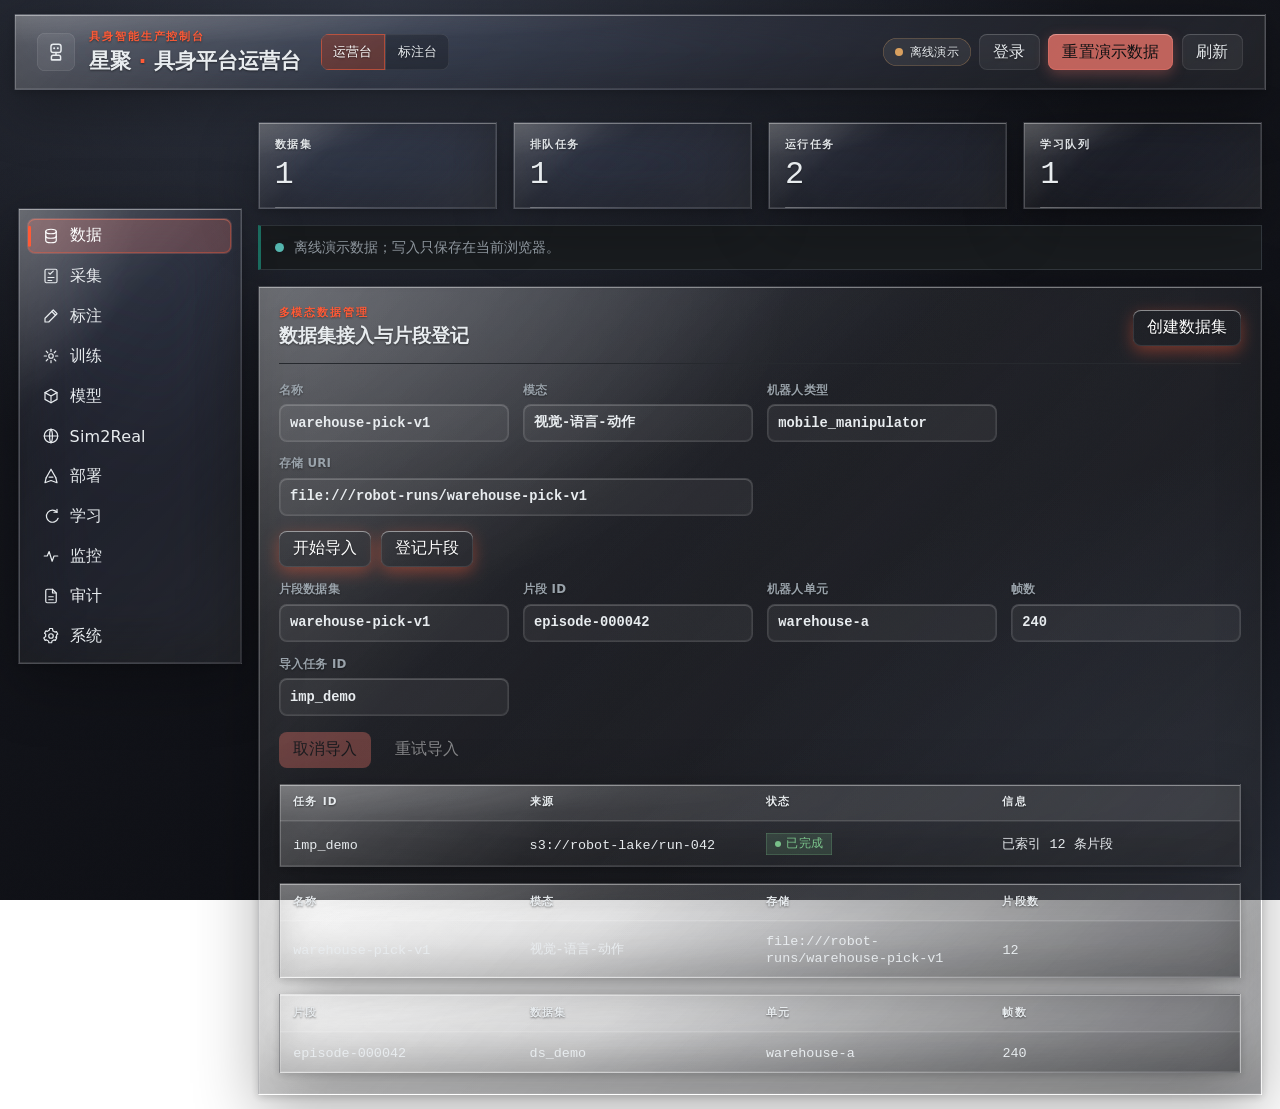
==== apps/embodied-platform/index.html @ e3cb3a78 "chore: checkpoint concurrent in-flight WIP before full glass remediation Preserves uncommitted work " ====
<!DOCTYPE html>
<html lang="zh-CN">
<head>
  <meta charset="UTF-8">
  <meta name="viewport" content="width=device-width, initial-scale=1.0">
  <meta name="theme-color" content="#141619">
  <title>星聚 · 具身平台运营台</title>
  <link rel="manifest" href="assets/manifest.webmanifest">
  <link rel="stylesheet" href="/vendor/fonts/plex.css">
  <link rel="stylesheet" href="assets/embodied-platform.css?v=22">
  <link rel="stylesheet" href="/vendor/glass/tokens.css">
  <link rel="stylesheet" href="/vendor/glass/glass.css">
  <link rel="stylesheet" href="assets/platform-glass.css?v=4">
</head>
<body>
  <div class="glass-backdrop" aria-hidden="true"></div>
  <header class="platform-header glass">
    <div class="header-brand">
      <span class="brand-mark" aria-hidden="true">
        <svg viewBox="0 0 24 24" fill="none" stroke="currentColor" stroke-width="1.6" stroke-linecap="round" stroke-linejoin="round">
          <rect x="6.5" y="3.5" width="11" height="9" rx="2.5"></rect>
          <circle cx="10" cy="8" r="1.1" fill="currentColor" stroke="none"></circle>
          <circle cx="14" cy="8" r="1.1" fill="currentColor" stroke="none"></circle>
          <path d="M12 12.5v3"></path>
          <path d="M7.5 20.5h9"></path>
          <path d="M9 15.5h6a2 2 0 0 1 2 2v3H7v-3a2 2 0 0 1 2-2Z"></path>
        </svg>
      </span>
      <div>
        <p class="eyebrow">具身智能生产控制台</p>
        <h1>星聚 <span class="wordmark-tick" aria-hidden="true">·</span> 具身平台运营台</h1>
      </div>
      <nav class="app-switcher" aria-label="工作区">
        <span aria-current="page">运营台</span>
        <a href="/labeler/?dataset=demo&amp;episode=0">标注台</a>
      </nav>
    </div>
    <div class="header-actions">
      <span id="api-status" class="status-pill" aria-live="polite">启动中</span>
      <div class="login-zone">
        <button type="button" id="login-toggle" class="btn-secondary">登录</button>
        <span id="principal-label" hidden></span>
        <button type="button" id="logout-btn" class="btn-secondary" hidden>退出</button>
        <div id="login-form" role="dialog" aria-label="登录" hidden>
          <label class="login-field">操作者
            <input id="login-actor" type="text" autocomplete="username" value="operator-a">
          </label>
          <label class="login-field">角色
            <select id="login-role">
              <option value="admin">管理员 admin</option>
              <option value="data_manager">数据管理 data_manager</option>
              <option value="annotator">标注员 annotator</option>
              <option value="reviewer">复核员 reviewer</option>
              <option value="ml_engineer">算法工程师 ml_engineer</option>
              <option value="deployment_operator">部署操作员 deployment_operator</option>
              <option value="operator">运营 operator</option>
            </select>
          </label>
          <label class="login-field">通行码
            <input id="login-passcode" type="password" autocomplete="current-password">
          </label>
          <p class="login-hint">登录后将以签名身份解锁在线写入。</p>
          <div class="login-row">
            <button type="button" id="login-submit" class="btn-primary">登录</button>
          </div>
        </div>
      </div>
      <button type="button" data-action="reset-demo" class="btn-danger">重置演示数据</button>
      <button type="button" data-action="refresh-monitoring" class="btn-secondary">刷新</button>
    </div>
  </header>

  <main class="platform-workspace">
    <nav class="module-rail glass" aria-label="具身平台模块">
      <button type="button" data-module="data-management" class="active"><span class="rail-icon" aria-hidden="true"><svg viewBox="0 0 24 24" fill="none" stroke="currentColor" stroke-width="1.6" stroke-linecap="round" stroke-linejoin="round"><ellipse cx="12" cy="6" rx="7" ry="3"></ellipse><path d="M5 6v12c0 1.66 3.13 3 7 3s7-1.34 7-3V6"></path><path d="M5 12c0 1.66 3.13 3 7 3s7-1.34 7-3"></path></svg></span>数据</button>
      <button type="button" data-module="collection"><span class="rail-icon" aria-hidden="true"><svg viewBox="0 0 24 24" fill="none" stroke="currentColor" stroke-width="1.6" stroke-linecap="round" stroke-linejoin="round"><rect x="4" y="3" width="16" height="18" rx="2"></rect><path d="m9 8 1.6 1.6L15 5.5"></path><path d="M8 14h8"></path><path d="M8 18h5"></path></svg></span>采集</button>
      <button type="button" data-module="annotation"><span class="rail-icon" aria-hidden="true"><svg viewBox="0 0 24 24" fill="none" stroke="currentColor" stroke-width="1.6" stroke-linecap="round" stroke-linejoin="round"><path d="m15 4 5 5L9 20H4v-5L15 4Z"></path><path d="m13 6 5 5"></path></svg></span>标注</button>
      <button type="button" data-module="training"><span class="rail-icon" aria-hidden="true"><svg viewBox="0 0 24 24" fill="none" stroke="currentColor" stroke-width="1.6" stroke-linecap="round" stroke-linejoin="round"><circle cx="12" cy="12" r="3"></circle><path d="M12 3v3M12 18v3M3 12h3M18 12h3M5.6 5.6l2.1 2.1M16.3 16.3l2.1 2.1M5.6 18.4l2.1-2.1M16.3 7.7l2.1-2.1"></path></svg></span>训练</button>
      <button type="button" data-module="models"><span class="rail-icon" aria-hidden="true"><svg viewBox="0 0 24 24" fill="none" stroke="currentColor" stroke-width="1.6" stroke-linecap="round" stroke-linejoin="round"><path d="m12 3 8 4.5v9L12 21l-8-4.5v-9L12 3Z"></path><path d="m4 7.5 8 4.5 8-4.5M12 12v9"></path></svg></span>模型</button>
      <button type="button" data-module="simulation"><span class="rail-icon" aria-hidden="true"><svg viewBox="0 0 24 24" fill="none" stroke="currentColor" stroke-width="1.6" stroke-linecap="round" stroke-linejoin="round"><circle cx="12" cy="12" r="9"></circle><path d="M3 12h18M12 3c2.5 2.6 2.5 15.4 0 18M12 3c-2.5 2.6-2.5 15.4 0 18"></path></svg></span>Sim2Real</button>
      <button type="button" data-module="deployment"><span class="rail-icon" aria-hidden="true"><svg viewBox="0 0 24 24" fill="none" stroke="currentColor" stroke-width="1.6" stroke-linecap="round" stroke-linejoin="round"><path d="M5.5 14.5 12 3l6.5 11.5"></path><path d="M5.5 14.5 4 21l8-3 8 3-1.5-6.5"></path><path d="m9.5 13.5 5 0"></path></svg></span>部署</button>
      <button type="button" data-module="learning"><span class="rail-icon" aria-hidden="true"><svg viewBox="0 0 24 24" fill="none" stroke="currentColor" stroke-width="1.6" stroke-linecap="round" stroke-linejoin="round"><path d="M20 7a8 8 0 1 0 1.5 8"></path><path d="M20 3v4h-4"></path></svg></span>学习</button>
      <button type="button" data-module="monitoring"><span class="rail-icon" aria-hidden="true"><svg viewBox="0 0 24 24" fill="none" stroke="currentColor" stroke-width="1.6" stroke-linecap="round" stroke-linejoin="round"><path d="M3 12h4l2.5-6 4 13 2.5-7H21"></path></svg></span>监控</button>
      <button type="button" data-module="audit"><span class="rail-icon" aria-hidden="true"><svg viewBox="0 0 24 24" fill="none" stroke="currentColor" stroke-width="1.6" stroke-linecap="round" stroke-linejoin="round"><path d="M14 3H7a2 2 0 0 0-2 2v14a2 2 0 0 0 2 2h10a2 2 0 0 0 2-2V8l-5-5Z"></path><path d="M14 3v5h5M9 13h6M9 17h6"></path></svg></span>审计</button>
      <button type="button" data-module="system"><span class="rail-icon" aria-hidden="true"><svg viewBox="0 0 24 24" fill="none" stroke="currentColor" stroke-width="1.6" stroke-linecap="round" stroke-linejoin="round"><circle cx="12" cy="12" r="3"></circle><path d="M19.4 13.5a7.6 7.6 0 0 0 0-3l1.6-1.2-1.8-3.1-1.9.7a7.5 7.5 0 0 0-2.6-1.5L13.9 2h-3.8l-.4 2.4a7.5 7.5 0 0 0-2.6 1.5l-1.9-.7-1.8 3.1 1.6 1.2a7.6 7.6 0 0 0 0 3L2.4 14.7l1.8 3.1 1.9-.7a7.5 7.5 0 0 0 2.6 1.5l.4 2.4h3.8l.4-2.4a7.5 7.5 0 0 0 2.6-1.5l1.9.7 1.8-3.1-1.6-1.2Z"></path></svg></span>系统</button>
    </nav>

    <section class="summary-grid" aria-label="平台概览">
      <article class="glass">
        <span>数据集</span>
        <strong id="metric-datasets">0</strong>
      </article>
      <article class="glass">
        <span>排队任务</span>
        <strong id="metric-queued">0</strong>
      </article>
      <article class="glass">
        <span>运行任务</span>
        <strong id="metric-running">0</strong>
      </article>
      <article class="glass">
        <span>学习队列</span>
        <strong id="metric-learning">0</strong>
      </article>
    </section>

    <section id="mode-banner" class="mode-banner glass" role="status" aria-live="polite" hidden></section>

    <section id="data-management-panel" class="module-panel active glass" data-module="data-management">
      <div class="panel-head">
        <div>
          <p class="eyebrow">多模态数据管理</p>
          <h2>数据集接入与片段登记</h2>
        </div>
        <button type="button" data-action="create-dataset" class="btn-primary">创建数据集</button>
      </div>
      <div class="form-grid">
        <label>名称<input id="dataset-name" value="warehouse-pick-v1"></label>
        <label>模态<select id="dataset-modality"><option value="vision_language_action">视觉-语言-动作</option><option value="multimodal">多模态</option><option value="vision">视觉</option><option value="action">动作</option></select></label>
        <label>机器人类型<input id="dataset-robot" value="mobile_manipulator"></label>
        <label class="wide-field">存储 URI<input id="dataset-uri" value="file:///robot-runs/warehouse-pick-v1"></label>
      </div>
      <div class="action-row">
        <button type="button" data-action="start-import" class="btn-primary">开始导入</button>
        <button type="button" data-action="create-episode" class="btn-primary">登记片段</button>
      </div>
      <div class="form-grid">
        <label>片段数据集<input id="episode-dataset" value="warehouse-pick-v1"></label>
        <label>片段 ID<input id="episode-id" value="episode-000042"></label>
        <label>机器人单元<input id="episode-cell" value="warehouse-a"></label>
        <label>帧数<input id="episode-frames" type="number" min="1" max="1000000" step="1" value="240"></label>
      </div>
      <div class="form-grid">
        <label>导入任务 ID<input id="import-job-id" value=""></label>
      </div>
      <div class="action-row">
        <button type="button" data-action="cancel-import" class="btn-danger">取消导入</button>
        <button type="button" data-action="retry-import" class="btn-primary">重试导入</button>
      </div>
      <div id="imports-list" class="data-table"></div>
      <div id="datasets-list" class="data-table"></div>
      <div id="episodes-list" class="data-table"></div>
    </section>

    <section id="collection-panel" class="module-panel glass" data-module="collection">
      <div class="panel-head">
        <div>
          <p class="eyebrow">第一人称采集流程</p>
          <h2>试采任务进度与复核</h2>
        </div>
        <button type="button" data-action="create-collection-run" class="btn-primary">创建试采批次</button>
      </div>
      <div class="form-grid">
        <label>流程<select id="collection-profile"><option value="first_person_trial_v1">第一人称试采流程</option></select></label>
        <label>采集对象<input id="collection-subject" value="operator-a"></label>
        <label>负责人<input id="collection-assignee" value="operator-a"></label>
        <label>批次 ID<input id="collection-run-id" value="crun_demo_first_person"></label>
        <label class="wide-field">结束原因<input id="collection-finish-reason" value="" placeholder="可选，最多 500 字"></label>
      </div>
      <div class="action-row">
        <button type="button" data-action="complete-collection-run" class="btn-primary">完成批次</button>
        <button type="button" data-action="fail-collection-run" class="btn-danger">标记失败</button>
      </div>
      <div id="collection-summary" class="collection-summary" aria-label="采集概览"></div>
      <div class="form-grid">
        <label>任务<select id="collection-task"><option value="task_01">task_01 · 笔帽拔下后插到笔杆尾端</option></select></label>
        <label>录制次数<input id="collection-attempt-index" type="number" min="1" max="8" step="1" value="2"></label>
        <label>状态<select id="collection-attempt-status"><option value="uploaded">已上传</option><option value="recorded">已录制</option><option value="deleted">已删除</option></select></label>
        <label class="wide-field">视频 URI<input id="collection-video-uri" value="file:///demo/first-person/task-01-attempt-02.mp4"></label>
        <label class="wide-field">口述文本<input id="collection-transcript" value="操作开始。操作结束，任务成功。"></label>
      </div>
      <div class="action-row">
        <button type="button" data-action="register-collection-attempt" class="btn-primary">登记视频</button>
      </div>
      <div class="form-grid">
        <label>复核视频 ID<input id="collection-review-attempt" value="cat_demo_task_01_001"></label>
        <label>结论<select id="collection-review-decision"><option value="accept">通过</option><option value="reject">拒绝</option><option value="needs_rework">返工</option></select></label>
        <label class="wide-field">问题代码<input id="collection-review-issues" value="" placeholder="missing_required_speech, gripper_out_of_frame"></label>
        <label class="wide-field">复核备注<input id="collection-review-notes" value=""></label>
      </div>
      <div class="action-row">
        <button type="button" data-action="review-collection-attempt" class="btn-primary">保存复核</button>
      </div>
      <div id="collection-task-matrix" class="data-table"></div>
      <div id="collection-attempt-list" class="data-table"></div>
    </section>

    <section id="annotation-panel" class="module-panel glass" data-module="annotation">
      <div class="panel-head">
        <div>
          <p class="eyebrow">智能标注平台</p>
          <h2>片段任务保存与复核队列</h2>
        </div>
        <div class="action-row">
          <a id="open-temporal-labeler" href="/labeler/?dataset=demo&amp;episode=0" class="btn-secondary">打开完整时间段标注器</a>
          <button type="button" data-action="save-annotation" class="btn-primary">保存标注</button>
        </div>
      </div>
      <div class="form-grid">
        <label>数据集 ID<input id="annotation-dataset" value="warehouse-pick-v1"></label>
        <label>片段 ID<input id="annotation-episode" value="episode-000042"></label>
        <label>负责人<input id="annotation-assignee" value="operator-a"></label>
        <label>状态<select id="annotation-status"><option value="review">待复核</option><option value="open">待处理</option><option value="accepted">已通过</option><option value="rework">返工</option></select></label>
        <label>标注任务 ID<input id="annotation-task-id" value=""></label>
      </div>
      <div class="action-row">
        <button type="button" data-action="submit-annotation-review" class="btn-primary">提交复核</button>
        <button type="button" data-action="accept-annotation" class="btn-primary">通过</button>
        <button type="button" data-action="rework-annotation" class="btn-secondary">退回返工</button>
        <button type="button" data-action="resubmit-annotation" class="btn-primary">重新提交</button>
        <span id="annotation-task-status" aria-live="polite"></span>
      </div>
      <div id="annotation-list" class="data-table"></div>
    </section>

    <section id="training-panel" class="module-panel glass" data-module="training">
      <div class="panel-head">
        <div>
          <p class="eyebrow">模型训练与优化</p>
          <h2>策略微调任务</h2>
        </div>
        <button type="button" data-action="start-training" class="btn-primary">启动训练</button>
      </div>
      <div class="form-grid">
        <label>任务名称<input id="training-name" value="rt-policy-smoke"></label>
        <label>数据集 ID<input id="training-dataset" value="warehouse-pick-v1"></label>
        <label>基础模型<input id="training-base" value="rt-2-x"></label>
        <label>优化方式<select id="training-optimizer"><option value="lora">LoRA</option><option value="qlora">QLoRA</option><option value="distillation">蒸馏</option><option value="full">全量训练</option></select></label>
      </div>
      <div id="training-list" class="data-table"></div>
    </section>

    <section id="models-panel" class="module-panel glass" data-module="models">
      <div class="panel-head">
        <div>
          <p class="eyebrow">模型版本管理</p>
          <h2>模型仓库与当前发布版本</h2>
        </div>
        <button type="button" data-action="activate-model" class="btn-primary">激活模型</button>
      </div>
      <div class="form-grid">
        <label>名称<input id="model-name" value="mobile-policy"></label>
        <label>版本<input id="model-version" value="1.1.0"></label>
        <label class="wide-field">产物 URI<input id="model-uri" value="models://mobile-policy/1.1.0"></label>
      </div>
      <div id="models-list" class="data-table"></div>
    </section>

    <section id="simulation-panel" class="module-panel glass" data-module="simulation">
      <div class="panel-head">
        <div>
          <p class="eyebrow">仿真与虚实转换</p>
          <h2>场景验证任务</h2>
        </div>
        <button type="button" data-action="start-simulation" class="btn-primary">运行仿真</button>
      </div>
      <div class="form-grid">
        <label>场景<input id="simulation-scenario" value="bin-pick-distractors"></label>
        <label>模型 ID<input id="simulation-model" value="demo-model"></label>
        <label>仿真器<select id="simulation-simulator"><option value="isaac">Isaac</option><option value="mujoco">MuJoCo</option><option value="gazebo">Gazebo</option><option value="maniskill">ManiSkill</option></select></label>
        <label>指标<input id="simulation-metric" value="grasp transfer gap"></label>
      </div>
      <div id="simulation-list" class="data-table"></div>
    </section>

    <section id="deployment-panel" class="module-panel glass" data-module="deployment">
      <div class="panel-head">
        <div>
          <p class="eyebrow">边缘推理部署</p>
          <h2>机器人目标发布队列</h2>
        </div>
        <button type="button" data-action="create-deployment" class="btn-primary">创建部署</button>
      </div>
      <div class="form-grid">
        <label>模型 ID<input id="deployment-model" value="demo-model"></label>
        <label>目标硬件<input id="deployment-target" value="jetson-orin"></label>
        <label>环境<input id="deployment-env" value="warehouse-a"></label>
      </div>
      <div id="deployment-list" class="data-table"></div>
    </section>

    <section id="learning-panel" class="module-panel glass" data-module="learning">
      <div class="panel-head">
        <div>
          <p class="eyebrow">在线微调与学习</p>
          <h2>困难样本回流队列</h2>
        </div>
        <button type="button" data-action="enqueue-learning" class="btn-primary">加入学习队列</button>
      </div>
      <div class="form-grid">
        <label>片段 ID<input id="learning-episode" value="episode-000042"></label>
        <label>原因<input id="learning-reason" value="滑移恢复失败"></label>
        <label>优先级<select id="learning-priority"><option value="high">高</option><option value="normal">普通</option><option value="urgent">紧急</option><option value="low">低</option></select></label>
      </div>
      <div id="learning-list" class="data-table"></div>
    </section>

    <section id="monitoring-panel" class="module-panel glass" data-module="monitoring">
      <div class="panel-head">
        <div>
          <p class="eyebrow">可视化监控看板</p>
          <h2>运行健康与吞吐</h2>
        </div>
        <button type="button" data-action="refresh-monitoring" class="btn-secondary">刷新监控</button>
      </div>
      <div id="monitoring-board" class="mon-board" aria-label="监控指标看板"></div>
      <div id="monitoring-list" class="data-table"></div>
    </section>

    <section id="audit-panel" class="module-panel glass" data-module="audit">
      <div class="panel-head">
        <div>
          <p class="eyebrow">日志与审计</p>
          <h2>操作记录与变更轨迹</h2>
        </div>
        <button type="button" data-action="write-audit" class="btn-primary">写入审计事件</button>
      </div>
      <div class="form-grid">
        <label>动作<input id="audit-action" value="operator.note"></label>
        <label>资源<input id="audit-resource" value="runbook"></label>
        <label>详情<input id="audit-detail" value="交接已确认"></label>
      </div>
      <div id="audit-list" class="data-table"></div>
    </section>

    <section id="system-panel" class="module-panel glass" data-module="system">
      <div class="panel-head">
        <div>
          <p class="eyebrow">系统管理</p>
          <h2>离线兜底与治理设置</h2>
        </div>
        <button type="button" data-action="save-settings" class="btn-primary">保存设置</button>
      </div>
      <div class="form-grid">
        <label>保留天数<input id="settings-retention" type="number" value="30" min="1" max="3650" step="1"></label>
        <label>机器人集群<input id="settings-fleet" value="warehouse-fleet-a"></label>
        <label>离线模式<select id="settings-offline"><option value="true">启用</option><option value="false">停用</option></select></label>
        <label>边缘审批<select id="settings-approval"><option value="true">必须审批</option><option value="false">可选审批</option></select></label>
      </div>
      <div id="system-list" class="data-table"></div>
    </section>
  </main>

  <script src="assets/embodied-platform.js?v=21"></script>
  <script src="/vendor/glass/refract.js?v=2"></script>
</body>
</html>
---- apps/embodied-platform/assets/embodied-platform.css ----
/* ===========================================================================
   星聚 · 具身平台运营台 — XINGJU teal + white instrument-console design system
   Plain CSS, no build step. Fonts loaded via Google Fonts <link> in index.html:
     IBM Plex Sans SC  -> UI / body / CJK
     IBM Plex Mono     -> data / metrics / IDs / timestamps (tabular numerals)
                          + Latin display accents (eyebrows, units)
   =========================================================================== */

/* [hidden] must always win — several layout rules (display:flex/grid) would
   otherwise defeat the UA's display:none. */
[hidden] { display: none !important; }

:root {
  /* surfaces & elevation — ONE dark instrument ground (spec §7 amendment);
     values are the labeler chassis canon */
  --bg: #141619;
  --surface: #1a1d20;
  --surface-2: #16191c;
  --surface-3: #101214;
  /* edges — hairline-first elevation (spec §2, dark-ground values);
     --hairline* kept as aliases */
  --edge: #26292e;
  --edge-strong: #343a40;
  --hairline: var(--edge);
  --hairline-strong: var(--edge-strong);
  --overlay-shadow: 0 12px 32px rgba(22, 32, 31, 0.16); /* floating layers ONLY */
  /* ink */
  --ink: #e8ecef;
  --ink-muted: #9aa3ab;
  --ink-faint: #6a7178;
  /* brand on dark: fills stay the luminous teal (white ink);
     --brand-lum carries focus rings / links / luminous accents */
  --brand: #1f7a6b;
  --brand-lum: #5ec8c0;
  /* signal coral, sparingly (active rail indicator, wordmark tick);
     never for status */
  --accent: #ff5a36;
  /* semantic status telemetry palette — §7 dark values */
  --st-neutral: #8a94a3;
  --st-info: #6fb3c9;
  --st-ok: #7ec98f;
  --st-warn: #d9a05f;
  --st-danger: #e8746a;
  /* type stacks */
  --font-ui: "IBM Plex Sans SC", ui-sans-serif, system-ui, -apple-system, BlinkMacSystemFont, "Segoe UI", sans-serif;
  --font-mono: "IBM Plex Mono", ui-monospace, "SFMono-Regular", "Cascadia Code", Menlo, Consolas, monospace;
  --font-accent: "IBM Plex Mono", "IBM Plex Sans SC", var(--font-ui);
  /* corners — one 3-step radius scale (spec §1): controls rounded, surfaces tile square */
  --r-1: 4px;
  --r-2: 8px;
  --r-full: 999px;
  /* motion — tokenized (spec §3): one decelerate curve everywhere */
  --motion-fast: 120ms;
  --motion-base: 180ms;
  --ease: cubic-bezier(0.2, 0, 0, 1);
}

* {
  box-sizing: border-box;
}

body {
  margin: 0;
  min-height: 100vh;
  background-color: var(--bg);
  /* subtle atmosphere: hairline grid + fine scanline grain — re-derived for the
     dark ground (faint ink-on-dark, like the labeler chassis); no radial gradients */
  background-image:
    repeating-linear-gradient(0deg, rgba(232, 236, 239, 0.012) 0, rgba(232, 236, 239, 0.012) 1px, transparent 1px, transparent 3px),
    repeating-linear-gradient(90deg, rgba(232, 236, 239, 0.02) 0, rgba(232, 236, 239, 0.02) 1px, transparent 1px, transparent 64px),
    repeating-linear-gradient(0deg, rgba(232, 236, 239, 0.02) 0, rgba(232, 236, 239, 0.02) 1px, transparent 1px, transparent 64px);
  color: var(--ink);
  font-family: var(--font-ui);
  font-weight: 400;
  -webkit-font-smoothing: antialiased;
}

button,
input,
select {
  font: inherit;
  font-family: var(--font-ui);
}

/* ---------------------------------------------------------------------------
   Buttons — one anatomy, intents (.btn-primary / .btn-secondary / .btn-danger /
   .btn-ghost). Spec §4: 36px height, 0 14px padding, --r-2, weight 500, 8px
   icon-text gap; hover = ground-tint shift; active = 0.5px sink + 6% darker;
   focus ring via the shared :focus-visible rule. Class selectors carry the
   anatomy too so anchor-buttons (e.g. the labeler link) match real buttons.
   --------------------------------------------------------------------------- */
button,
.btn-primary,
.btn-secondary,
.btn-danger,
.btn-ghost {
  display: inline-flex;
  align-items: center;
  justify-content: center;
  gap: 8px;
  height: 36px;
  padding: 0 14px;
  border: 1px solid var(--edge-strong);
  border-radius: var(--r-2);
  background: var(--surface-2);
  color: var(--ink);
  font-weight: 500;
  letter-spacing: 0.01em;
  text-decoration: none;
  cursor: pointer;
  transition:
    background-color var(--motion-fast) var(--ease),
    border-color var(--motion-fast) var(--ease),
    color var(--motion-fast) var(--ease);
}

/* hover = ground-tint shift; on the dark ground that means brighten, not sink */
button:hover {
  background: color-mix(in srgb, #ffffff 7%, var(--surface-2));
}

button:active:not(:disabled),
a[class^="btn-"]:active {
  transform: translateY(0.5px);
  filter: brightness(0.94);
}

/* Primary — brand fill, white ink (创建/保存/启动 class of actions) */
.btn-primary {
  background: var(--brand);
  border-color: var(--brand);
  color: #ffffff;
}

/* hover lightens the fill in place — --brand-lum (#5ec8c0) is too pale to
   carry white ink on the dark ground */
.btn-primary:hover {
  background: color-mix(in srgb, var(--brand) 86%, #ffffff);
  border-color: color-mix(in srgb, var(--brand) 86%, #ffffff);
  color: #ffffff;
}

/* Secondary — transparent, hairline outline, ink text (刷新/重试/cancel class) */
.btn-secondary {
  background: transparent;
  border-color: var(--edge-strong);
  color: var(--ink);
}

.btn-secondary:hover {
  background: rgba(255, 255, 255, 0.06);
  border-color: var(--edge-strong);
  color: var(--ink);
}

/* Danger — filled --st-danger (destructive: 重置演示数据).
   The dark-ground danger (#e8746a) is a pale fill: white ink fails contrast
   (≈2.9:1), so it takes dark ink (≈6.3:1) — same law as the labeler's
   --ds-ink-on-brand for pale fills. */
.btn-danger {
  background: var(--st-danger);
  border-color: var(--st-danger);
  color: #101214;
}

.btn-danger:hover {
  background: color-mix(in srgb, var(--st-danger) 90%, var(--ink));
  border-color: color-mix(in srgb, var(--st-danger) 90%, var(--ink));
  color: #101214;
}

/* Ghost — borderless, tint on hover (icon / rail-adjacent buttons) */
.btn-ghost {
  background: transparent;
  border-color: transparent;
  color: var(--ink-muted);
}

.btn-ghost:hover {
  background: rgba(255, 255, 255, 0.06);
  border-color: transparent;
  color: var(--ink);
}

button:focus-visible,
input:focus-visible,
select:focus-visible,
[tabindex]:focus-visible,
a[class^="btn-"]:focus-visible {
  outline: 2px solid var(--brand-lum);
  outline-offset: 2px;
}

button:disabled,
input:disabled,
select:disabled {
  cursor: not-allowed;
  pointer-events: none;
  opacity: 0.45;
  box-shadow: none;
}

/* ---------------------------------------------------------------------------
   Header
   --------------------------------------------------------------------------- */
.platform-header {
  box-sizing: border-box;
  width: calc(100% - clamp(1rem, 2.2vw, 2.2rem));
  max-width: 1464px;
  margin: clamp(0.55rem, 1.2vw, 0.9rem) auto clamp(0.55rem, 1.2vw, 0.9rem);
  display: flex;
  align-items: center;
  justify-content: space-between;
  gap: 1rem;
  padding: 0.9rem 1.4rem;
  background: linear-gradient(180deg, var(--surface) 0%, var(--surface-2) 100%);
  border-bottom: 1px solid var(--edge);
  position: sticky;
  top: 0;
  z-index: 20;
}

.header-brand {
  display: flex;
  align-items: center;
  gap: 0.85rem;
  min-width: 0;
}

.brand-mark {
  flex: none;
  width: 38px;
  height: 38px;
  display: grid;
  place-items: center;
  color: var(--brand-lum);
  border: 1px solid var(--edge-strong);
  border-radius: var(--r-2);
  background: var(--surface-2);
}

.brand-mark svg {
  width: 22px;
  height: 22px;
  display: block;
}

.platform-header h1,
.module-panel h2 {
  margin: 0;
  letter-spacing: 0;
}

.platform-header h1 {
  font-size: 1.32rem;
  font-weight: 600;
  color: var(--ink);
}

/* wordmark tick — the only other place --accent may appear (never status) */
.platform-header h1 .wordmark-tick {
  color: var(--accent);
}

/* ---------------------------------------------------------------------------
   App switcher — 运营台 | 标注台 (spec §7: one construction on both surfaces)
   --------------------------------------------------------------------------- */
.app-switcher {
  flex: none;
  display: inline-flex;
  align-items: stretch;
  height: 36px;
  margin-left: 0.4rem;
  border: 1px solid var(--edge-strong);
  border-radius: var(--r-2);
  overflow: hidden;
}

.app-switcher > a,
.app-switcher > span {
  display: inline-flex;
  align-items: center;
  padding: 0 12px;
  color: var(--ink-muted);
  font-size: 0.82rem;
  font-weight: 500;
  letter-spacing: 0.02em;
  white-space: nowrap;
  text-decoration: none;
  transition:
    background-color var(--motion-fast) var(--ease),
    color var(--motion-fast) var(--ease);
}

.app-switcher > * + * {
  border-left: 1px solid var(--edge);
}

.app-switcher [aria-current="page"] {
  background: var(--surface-3);
  color: var(--ink);
}

.app-switcher a:hover {
  color: var(--ink);
}

/* ring sits inset — the container's overflow:hidden would clip an offset ring */
.app-switcher a:focus-visible {
  outline: 2px solid var(--brand-lum);
  outline-offset: -2px;
}

.eyebrow {
  margin: 0 0 0.18rem;
  color: var(--brand-lum);
  font-family: var(--font-accent);
  font-size: 0.66rem;
  font-weight: 600;
  text-transform: uppercase;
  letter-spacing: 0.18em;
}

.header-actions {
  display: flex;
  align-items: center;
  gap: 0.55rem;
  flex-wrap: wrap;
  justify-content: flex-end;
}

/* ---------------------------------------------------------------------------
   Status pill (#api-status) — telemetry indicator (dot + label)
   --------------------------------------------------------------------------- */
.status-pill {
  display: inline-flex;
  align-items: center;
  gap: 0.45rem;
  border: 1px solid var(--edge-strong);
  border-radius: var(--r-full);
  padding: 0.34rem 0.72rem;
  background: var(--surface-2);
  color: var(--ink-muted);
  font-family: var(--font-mono);
  font-size: 0.78rem;
  font-weight: 500;
  letter-spacing: 0.02em;
  white-space: nowrap;
}

.status-pill::before {
  content: "";
  width: 8px;
  height: 8px;
  border-radius: 50%;
  background: var(--ink-faint);
  flex: none;
}

.status-pill.live {
  color: var(--st-ok);
  border-color: color-mix(in srgb, var(--st-ok) 40%, transparent);
}

.status-pill.live::before {
  background: var(--st-ok);
  animation: pulse-dot 2.4s var(--ease) infinite;
}

.status-pill.offline {
  color: var(--st-warn);
  border-color: color-mix(in srgb, var(--st-warn) 40%, transparent);
}

.status-pill.offline::before {
  background: var(--st-warn);
}

/* ---------------------------------------------------------------------------
   Login control + signed-in principal (ids wired by behavior stream)
   --------------------------------------------------------------------------- */
.login-zone {
  position: relative;
  display: flex;
  align-items: center;
  gap: 0.55rem;
}

#principal-label {
  display: inline-flex;
  align-items: center;
  gap: 0.4rem;
  padding: 0.3rem 0.6rem;
  border: 1px solid var(--edge-strong);
  border-radius: var(--r-full);
  background: var(--surface-2);
  color: var(--ink);
  font-family: var(--font-mono);
  font-size: 0.78rem;
  letter-spacing: 0.01em;
  white-space: nowrap;
}

#principal-label::before {
  content: "";
  width: 7px;
  height: 7px;
  border-radius: 50%;
  background: var(--brand-lum);
  flex: none;
}

#principal-label[hidden],
#login-form[hidden],
#logout-btn[hidden],
#login-toggle[hidden] {
  display: none;
}

#login-form {
  position: absolute;
  top: calc(100% + 0.55rem);
  right: 0;
  z-index: 40;
  display: grid;
  gap: 0.6rem;
  width: min(20rem, 88vw);
  padding: 0.95rem;
  background: var(--surface);
  border: 1px solid var(--edge-strong);
  border-radius: var(--r-2);
  box-shadow: var(--overlay-shadow);
}

#login-form .login-field {
  display: grid;
  gap: 0.28rem;
  color: var(--ink-muted);
  font-size: 0.74rem;
  font-weight: 600;
  letter-spacing: 0.02em;
}

#login-form .login-row {
  display: flex;
  gap: 0.5rem;
  justify-content: flex-end;
  margin-top: 0.15rem;
}

#login-form .login-hint {
  margin: 0;
  color: var(--ink-faint);
  font-size: 0.72rem;
  line-height: 1.4;
}

/* ---------------------------------------------------------------------------
   Mode banner (#mode-banner)
   --------------------------------------------------------------------------- */
.mode-banner {
  grid-column: 2;
  display: flex;
  align-items: center;
  gap: 0.6rem;
  border: 1px solid var(--edge-strong);
  border-left: 3px solid var(--ink-faint);
  padding: 0.7rem 0.9rem;
  background: var(--surface);
  color: var(--ink);
  font-size: 0.88rem;
  font-weight: 500;
  line-height: 1.45;
}

.mode-banner::before {
  content: "";
  flex: none;
  width: 9px;
  height: 9px;
  border-radius: 50%;
  background: var(--ink-faint);
}

.mode-banner.warning {
  border-left-color: var(--st-warn);
  color: var(--st-warn);
}

.mode-banner.warning::before {
  background: var(--st-warn);
}

.mode-banner.offline {
  border-left-color: var(--brand);
  color: var(--ink-muted);
}

.mode-banner.offline::before {
  background: var(--brand-lum);
}

.mode-banner.loading {
  border-left-color: var(--st-info);
  color: var(--ink-muted);
}

.mode-banner.loading::before {
  background: var(--st-info);
}

/* ---------------------------------------------------------------------------
   Workspace shell
   --------------------------------------------------------------------------- */
.platform-workspace {
  display: grid;
  grid-template-columns: 14rem minmax(0, 1fr);
  grid-template-rows: auto auto 1fr;
  gap: 1rem;
  padding: 1.1rem;
  max-width: 1500px;
  margin: 0 auto;
}

/* ---------------------------------------------------------------------------
   Module rail
   --------------------------------------------------------------------------- */
.module-rail {
  grid-column: 1;
  grid-row: 1 / -1;
  display: flex;
  flex-direction: column;
  gap: 0.25rem;
  background: var(--surface);
  border: 1px solid var(--edge);
  padding: 0.55rem;
  align-self: start;
  position: sticky;
  top: 5.4rem;
}

.module-rail button {
  position: relative;
  width: 100%;
  display: flex;
  justify-content: flex-start;
  align-items: center;
  gap: 0.6rem;
  background: transparent;
  color: var(--ink-muted);
  border-color: transparent;
  text-align: left;
  font-weight: 500;
  padding-left: 0.85rem;
}

.module-rail button .rail-icon {
  flex: none;
  width: 18px;
  height: 18px;
  display: grid;
  place-items: center;
  color: var(--ink-faint);
  transition: color var(--motion-fast) var(--ease);
}

.module-rail button .rail-icon svg {
  width: 18px;
  height: 18px;
  display: block;
}

.module-rail button::before {
  content: "";
  position: absolute;
  left: 0;
  top: 50%;
  transform: translateY(-50%) scaleY(0.2);
  width: 3px;
  height: 60%;
  border-radius: 3px;
  background: var(--accent);
  opacity: 0;
  transition: opacity var(--motion-base) var(--ease), transform var(--motion-base) var(--ease);
}

.module-rail button:hover {
  background: rgba(255, 255, 255, 0.05);
  border-color: transparent;
  color: var(--ink);
}

.module-rail button:hover .rail-icon {
  color: var(--ink-muted);
}

/* active rail item: brand tint re-derived against the dark surface; label/icon
   take --brand-lum — the brand fill teal only reaches ≈3.3:1 as text on dark */
.module-rail button.active {
  background: color-mix(in srgb, var(--brand) 16%, var(--surface));
  border-color: var(--edge);
  color: var(--brand-lum);
}

.module-rail button.active .rail-icon {
  color: var(--brand-lum);
}

.module-rail button.active::before {
  opacity: 1;
  transform: translateY(-50%) scaleY(1);
}

/* ---------------------------------------------------------------------------
   KPI instrument tiles (summary-grid)
   --------------------------------------------------------------------------- */
.summary-grid {
  grid-column: 2;
  display: grid;
  grid-template-columns: repeat(4, minmax(0, 1fr));
  gap: 1rem;
}

/* surfaces tile square (spec §1) — hairline separation, no elevation */
.summary-grid article,
.module-panel {
  background: var(--surface);
  border: 1px solid var(--edge);
}

.summary-grid article {
  position: relative;
  padding: 0.95rem 1rem 1.05rem;
  border-left: 3px solid var(--brand);
  overflow: hidden;
}

.summary-grid article::after {
  /* tiny instrument bar at the tile base */
  content: "";
  position: absolute;
  left: 0;
  right: 0;
  bottom: 0;
  height: 3px;
  background: linear-gradient(90deg, var(--brand-lum) 0%, var(--brand) 55%, transparent 100%);
  opacity: 0.55;
}

.summary-grid span {
  display: block;
  color: var(--ink-muted);
  font-family: var(--font-accent);
  font-size: 0.66rem;
  font-weight: 600;
  text-transform: uppercase;
  letter-spacing: 0.14em;
}

.summary-grid strong {
  display: block;
  margin-top: 0.45rem;
  font-family: var(--font-mono);
  font-size: 2rem;
  font-weight: 500;
  line-height: 1;
  color: var(--ink);
  font-variant-numeric: tabular-nums;
  letter-spacing: -0.01em;
}

/* ---------------------------------------------------------------------------
   Module panels
   --------------------------------------------------------------------------- */
.module-panel {
  display: none;
  grid-column: 2;
  padding: 1.2rem 1.25rem 1.3rem;
}

.module-panel.active {
  display: block;
}

.panel-head {
  display: flex;
  align-items: center;
  justify-content: space-between;
  gap: 1rem;
  margin-bottom: 1.15rem;
  padding-bottom: 0.9rem;
  border-bottom: 1px solid var(--edge);
}

.module-panel h2 {
  font-size: 1.18rem;
  font-weight: 600;
  color: var(--ink);
}

/* ---------------------------------------------------------------------------
   Forms
   --------------------------------------------------------------------------- */
.form-grid {
  display: grid;
  grid-template-columns: repeat(4, minmax(0, 1fr));
  gap: 0.85rem;
  margin-bottom: 0.95rem;
}

.action-row {
  display: flex;
  flex-wrap: wrap;
  gap: 0.6rem;
  margin-bottom: 0.95rem;
}

.wide-field {
  grid-column: span 2;
}

label {
  display: grid;
  gap: 0.35rem;
  color: var(--ink-muted);
  font-size: 0.74rem;
  font-weight: 600;
  letter-spacing: 0.02em;
}

input,
select {
  width: 100%;
  min-height: 38px;
  border: 1px solid var(--edge);
  border-radius: var(--r-2);
  padding: 0.45rem 0.65rem;
  color: var(--ink);
  background: var(--surface-2);
  font-family: var(--font-mono);
  font-size: 0.86rem;
  transition: border-color var(--motion-fast) var(--ease);
}

input::placeholder {
  color: var(--ink-faint);
}

input:hover:not(:disabled),
select:hover:not(:disabled) {
  border-color: var(--edge-strong);
}

input:focus-visible,
select:focus-visible {
  border-color: var(--edge-strong);
}

select {
  appearance: none;
  -webkit-appearance: none;
  background-image:
    linear-gradient(45deg, transparent 50%, var(--ink-muted) 50%),
    linear-gradient(135deg, var(--ink-muted) 50%, transparent 50%);
  background-position: calc(100% - 16px) calc(50% - 2px), calc(100% - 11px) calc(50% - 2px);
  background-size: 5px 5px, 5px 5px;
  background-repeat: no-repeat;
  padding-right: 1.8rem;
}

.field-error {
  color: var(--st-danger);
  font-size: 0.74rem;
  font-weight: 600;
}

[aria-invalid="true"] {
  border-color: var(--st-danger);
  background: color-mix(in srgb, var(--st-danger) 12%, var(--surface-2));
}

/* ---------------------------------------------------------------------------
   First-person collection workflow
   --------------------------------------------------------------------------- */
.collection-summary {
  display: grid;
  grid-template-columns: repeat(5, minmax(0, 1fr));
  gap: 0.75rem;
  margin: 0.25rem 0 1rem;
  padding: 0.8rem 0;
  border-top: 1px solid var(--edge);
  border-bottom: 1px solid var(--edge);
}

.collection-summary div {
  min-width: 0;
  display: grid;
  gap: 0.28rem;
}

.collection-summary span {
  color: var(--ink-muted);
  font-family: var(--font-accent);
  font-size: 0.64rem;
  font-weight: 600;
  letter-spacing: 0.1em;
  text-transform: uppercase;
}

.collection-summary strong {
  min-width: 0;
  color: var(--ink);
  font-family: var(--font-mono);
  font-size: 1rem;
  font-weight: 500;
  line-height: 1.25;
  overflow-wrap: anywhere;
}

#collection-task-matrix .row > span:first-child .cell-value,
#collection-attempt-list .row > span:first-child .cell-value {
  font-weight: 600;
}

/* ---------------------------------------------------------------------------
   Tables (.data-table / .row) — raised header, hairline dividers, hover
   The JS table() renderer sets grid-template-columns inline on each .row.
   --------------------------------------------------------------------------- */
.data-table {
  margin-top: 1rem;
  border: 1px solid var(--edge);
  overflow: hidden;
  background: var(--surface);
}

.row {
  display: grid;
  gap: 0.75rem;
  padding: 0.68rem 0.85rem;
  border-top: 1px solid var(--edge);
  align-items: center;
  font-size: 0.86rem;
}

.row > span {
  min-width: 0;
  overflow-wrap: anywhere;
}

.cell-value {
  min-width: 0;
  overflow-wrap: anywhere;
  font-family: var(--font-mono);
  font-size: 0.84rem;
  font-variant-numeric: tabular-nums;
  color: var(--ink);
}

.cell-label {
  display: none;
}

.row:first-child {
  border-top: 0;
}

.row:not(.header):not(.empty):hover {
  background: rgba(255, 255, 255, 0.04);
}

.row.header {
  background: var(--surface-2);
  color: var(--ink-muted);
  font-family: var(--font-accent);
  font-size: 0.66rem;
  font-weight: 600;
  letter-spacing: 0.12em;
  text-transform: uppercase;
  border-bottom: 1px solid var(--edge-strong);
}

.row.empty {
  grid-template-columns: 1fr !important;
  color: var(--ink-faint);
  font-style: normal;
  padding: 1.4rem 0.85rem;
  justify-items: center;
  text-align: center;
}

.row.empty .cell-value,
.row.empty > span {
  font-family: var(--font-ui);
  color: var(--ink-faint);
}

/* ---------------------------------------------------------------------------
   Semantic tags (.tag + status modifiers) — applied by JS tag()
   Status -> token map per spec §2.
   --------------------------------------------------------------------------- */
.tag {
  display: inline-flex;
  align-items: center;
  gap: 0.35rem;
  width: fit-content;
  border-radius: var(--r-1);
  padding: 0.18rem 0.55rem;
  background: var(--surface-3);
  color: var(--ink-muted);
  border: 1px solid var(--edge-strong);
  font-family: var(--font-mono);
  font-size: 0.74rem;
  font-weight: 500;
  letter-spacing: 0.01em;
  white-space: nowrap;
}

.tag::before {
  content: "";
  width: 6px;
  height: 6px;
  border-radius: 50%;
  background: currentColor;
  flex: none;
  opacity: 0.95;
}

/* tag tints re-derived for the dark ground: color-mix against the dark surface
   instead of the light-era rgba literals */
.tag--neutral {
  color: var(--st-neutral);
  border-color: color-mix(in srgb, var(--st-neutral) 35%, transparent);
  background: color-mix(in srgb, var(--st-neutral) 12%, var(--surface));
}

.tag--info {
  color: var(--st-info);
  border-color: color-mix(in srgb, var(--st-info) 35%, transparent);
  background: color-mix(in srgb, var(--st-info) 12%, var(--surface));
}

.tag--ok {
  color: var(--st-ok);
  border-color: color-mix(in srgb, var(--st-ok) 35%, transparent);
  background: color-mix(in srgb, var(--st-ok) 12%, var(--surface));
}

.tag--warn {
  color: var(--st-warn);
  border-color: color-mix(in srgb, var(--st-warn) 35%, transparent);
  background: color-mix(in srgb, var(--st-warn) 12%, var(--surface));
}

.tag--danger {
  color: var(--st-danger);
  border-color: color-mix(in srgb, var(--st-danger) 35%, transparent);
  background: color-mix(in srgb, var(--st-danger) 12%, var(--surface));
}

.tag--faint {
  color: var(--ink-faint);
  border-color: var(--edge-strong);
  background: var(--surface-2);
}

/* status dots (standalone, same token map) */
.status-dot {
  display: inline-block;
  width: 8px;
  height: 8px;
  border-radius: 50%;
  background: var(--st-neutral);
  flex: none;
}

.status-dot--neutral { background: var(--st-neutral); }
.status-dot--info { background: var(--st-info); }
.status-dot--ok { background: var(--st-ok); }
.status-dot--warn { background: var(--st-warn); }
.status-dot--danger { background: var(--st-danger); }
.status-dot--faint { background: var(--ink-faint); }

/* ---------------------------------------------------------------------------
   Monitoring board (markup built by behavior stream; CSS provided here)
   Mount: #monitoring-board (the visual board). #monitoring-list stays as the
   table fallback for unknown metrics.
   --------------------------------------------------------------------------- */
.mon-board {
  display: grid;
  grid-template-columns: repeat(auto-fit, minmax(13rem, 1fr));
  gap: 0.9rem;
  margin-top: 1rem;
}

.mon-tile {
  position: relative;
  display: flex;
  flex-direction: column;
  gap: 0.45rem;
  padding: 0.9rem 1rem 1rem;
  background: var(--surface-2);
  border: 1px solid var(--edge);
  border-left: 3px solid var(--st-neutral);
  overflow: hidden;
}

.mon-tile--info { border-left-color: var(--st-info); }
.mon-tile--ok { border-left-color: var(--st-ok); }
.mon-tile--warn { border-left-color: var(--st-warn); }
.mon-tile--danger { border-left-color: var(--st-danger); }
.mon-tile--neutral { border-left-color: var(--st-neutral); }

.mon-tile__label {
  display: flex;
  align-items: center;
  gap: 0.4rem;
  color: var(--ink-muted);
  font-family: var(--font-accent);
  font-size: 0.64rem;
  font-weight: 600;
  text-transform: uppercase;
  letter-spacing: 0.12em;
}

.mon-tile__value {
  font-family: var(--font-mono);
  font-size: 1.85rem;
  font-weight: 500;
  line-height: 1;
  color: var(--ink);
  font-variant-numeric: tabular-nums;
  letter-spacing: -0.01em;
  overflow-wrap: anywhere;
}

.mon-tile__value .mon-unit {
  font-size: 0.8rem;
  color: var(--ink-faint);
  margin-left: 0.3rem;
  letter-spacing: 0.04em;
}

/* mini bar (0–1 fill driven by inline width on the inner element) */
.mon-tile__bar {
  position: relative;
  height: 5px;
  border-radius: var(--r-full);
  background: var(--surface-3);
  overflow: hidden;
  margin-top: auto;
}

.mon-tile__bar > span,
.mon-tile__bar::after {
  display: block;
  height: 100%;
  border-radius: var(--r-full);
}

.mon-tile__bar > span {
  background: var(--st-neutral);
  width: 0;
  transition: width 0.5s var(--ease);
}

.mon-tile--info .mon-tile__bar > span { background: var(--st-info); }
.mon-tile--ok .mon-tile__bar > span { background: var(--st-ok); }
.mon-tile--warn .mon-tile__bar > span { background: var(--st-warn); }
.mon-tile--danger .mon-tile__bar > span { background: var(--st-danger); }
.mon-tile--neutral .mon-tile__bar > span { background: var(--st-neutral); }

/* horizontal 0–1 gauge for the sim success-rate */
.mon-gauge {
  grid-column: 1 / -1;
  display: grid;
  gap: 0.6rem;
  padding: 1rem 1.1rem 1.1rem;
  background: var(--surface-2);
  border: 1px solid var(--edge);
}

.mon-gauge__head {
  display: flex;
  align-items: baseline;
  justify-content: space-between;
  gap: 1rem;
}

.mon-gauge__label {
  color: var(--ink-muted);
  font-family: var(--font-accent);
  font-size: 0.64rem;
  font-weight: 600;
  text-transform: uppercase;
  letter-spacing: 0.12em;
}

.mon-gauge__value {
  font-family: var(--font-mono);
  font-size: 1.5rem;
  font-weight: 500;
  color: var(--brand-lum);
  font-variant-numeric: tabular-nums;
}

.mon-gauge__track {
  position: relative;
  height: 12px;
  border-radius: var(--r-full);
  background: var(--surface-3);
  border: 1px solid var(--edge);
  overflow: hidden;
}

.mon-gauge__fill {
  position: absolute;
  inset: 0;
  width: 0;
  border-radius: var(--r-full);
  background: linear-gradient(90deg, var(--st-danger) 0%, var(--st-warn) 45%, var(--st-ok) 100%);
  transition: width 0.6s var(--ease);
}

.mon-gauge__scale {
  display: flex;
  justify-content: space-between;
  color: var(--ink-faint);
  font-family: var(--font-mono);
  font-size: 0.68rem;
}

/* radial-dial variant (optional, behavior stream may use either) — built with conic-gradient */
.mon-gauge--radial {
  justify-items: center;
}

.mon-gauge__dial {
  --gauge: 0;
  position: relative;
  width: 124px;
  height: 124px;
  border-radius: 50%;
  display: grid;
  place-items: center;
  background:
    conic-gradient(var(--brand-lum) calc(var(--gauge) * 360deg), var(--surface-3) 0);
}

.mon-gauge__dial::before {
  content: "";
  position: absolute;
  width: 90px;
  height: 90px;
  border-radius: 50%;
  background: var(--surface-2);
  border: 1px solid var(--edge);
}

.mon-gauge__dial > span {
  position: relative;
  font-family: var(--font-mono);
  font-size: 1.3rem;
  color: var(--brand-lum);
  font-variant-numeric: tabular-nums;
}

/* ---------------------------------------------------------------------------
   Motion — orchestrated page-load stagger + entrances
   --------------------------------------------------------------------------- */
/* entrances: fade + 4px rise at --motion-base (spec §3) */
@keyframes panel-rise {
  from { opacity: 0; transform: translateY(4px); }
  to { opacity: 1; transform: translateY(0); }
}

/* telemetry pulse — opacity only (no glow shadows in the system) */
@keyframes pulse-dot {
  0%, 100% { opacity: 1; }
  50% { opacity: 0.55; }
}

.platform-header,
.module-rail,
.summary-grid article,
.module-panel.active {
  animation: panel-rise var(--motion-base) var(--ease) both;
}

.platform-header { animation-delay: 0s; }
.module-rail { animation-delay: 0.06s; }
.summary-grid article:nth-child(1) { animation-delay: 0.1s; }
.summary-grid article:nth-child(2) { animation-delay: 0.16s; }
.summary-grid article:nth-child(3) { animation-delay: 0.22s; }
.summary-grid article:nth-child(4) { animation-delay: 0.28s; }
.module-panel.active { animation-delay: 0.32s; }

/* ---------------------------------------------------------------------------
   Responsive — < 900px rail scroll, < 640px row -> card
   --------------------------------------------------------------------------- */
@media (max-width: 900px) {
  .platform-workspace {
    grid-template-columns: 1fr;
  }

  .summary-grid,
  .mode-banner,
  .module-panel {
    grid-column: 1;
  }

  .module-rail {
    grid-column: 1;
    grid-row: auto;
    flex-direction: row;
    overflow-x: auto;
    position: static;
    top: auto;
  }

  .module-rail button {
    min-width: max-content;
  }

  .module-rail button::before {
    top: auto;
    bottom: 0;
    left: 50%;
    transform: translateX(-50%) scaleX(0.2);
    width: 60%;
    height: 3px;
  }

  .module-rail button.active::before {
    transform: translateX(-50%) scaleX(1);
  }

  .summary-grid,
  .form-grid {
    grid-template-columns: repeat(2, minmax(0, 1fr));
  }

  .collection-summary {
    grid-template-columns: repeat(2, minmax(0, 1fr));
  }
}

@media (max-width: 640px) {
  .platform-header,
  .panel-head {
    align-items: flex-start;
    flex-direction: column;
  }

  .summary-grid,
  .form-grid {
    grid-template-columns: 1fr;
  }

  .collection-summary {
    grid-template-columns: 1fr;
  }

  .row {
    grid-template-columns: 1fr !important;
  }

  .row.header {
    display: none;
  }

  .row > span[role="cell"] {
    display: grid;
    grid-template-columns: minmax(5.5rem, 0.42fr) minmax(0, 1fr);
    gap: 0.75rem;
    align-items: start;
  }

  .cell-label {
    display: block;
    color: var(--ink-muted);
    font-family: var(--font-accent);
    font-weight: 600;
    font-size: 0.66rem;
    letter-spacing: 0.08em;
    text-transform: uppercase;
    align-self: center;
  }

  .wide-field {
    grid-column: auto;
  }

  .platform-workspace {
    padding: 0.7rem;
  }

  .summary-grid,
  .mode-banner,
  .module-panel {
    grid-column: 1;
  }

  #login-form {
    width: min(20rem, 92vw);
  }

  .header-actions {
    justify-content: flex-start;
  }
}

/* ---------------------------------------------------------------------------
   Reduced motion — disable all entrances/transitions; reset to visible
   --------------------------------------------------------------------------- */
@media (prefers-reduced-motion: reduce) {
  :root {
    --motion-fast: 1ms;
    --motion-base: 1ms;
  }

  *,
  *::before,
  *::after {
    animation-duration: 0.001ms !important;
    animation-iteration-count: 1 !important;
    transition-duration: 0.001ms !important;
    animation-delay: 0s !important;
  }

  .platform-header,
  .module-rail,
  .summary-grid article,
  .module-panel.active {
    animation: none !important;
    opacity: 1 !important;
    transform: none !important;
  }
}
---- apps/embodied-platform/assets/platform-glass.css ----
/* 星聚 · Liquid Glass — ops console skin. Additive layer over embodied-platform.css; mirrors the labeler. Load AFTER embodied-platform.css and /vendor/glass/{tokens,glass}.css. Generated from assets/glass-parts/. */

/* ============================================================================
   星聚 · 运营台 (ops console) — Liquid Glass reskin · CHROME domain
   chassis + rail + header + backdrop. Strictly ADDITIVE: overrides existing
   selectors only — no id/class/data-* hook renamed or removed. Loads AFTER
   embodied-platform.css AND AFTER /vendor/glass/{tokens,glass}.css, so the
   shared glass tokens (--accent, --glass-fill-2, --float, --r-lg, --t1..--t4,
   --hairline) are available here and our rules win the cascade by source order.

   Matches the sibling labeler's skin (apps/embodied-labeler/assets/console/
   labeler-glass.css): calm graphite backdrop, frosted slabs with an INSET
   box-shadow rim (not glass.css's absolute ::before/::after, which would scroll
   away on overflow panels), brand-orange (--accent) for active/selected/focus.
   Data legibility is preserved: only the PANEL frosts; table rows/numbers are
   owned by the data domain and never get backdrop-filter here.
   ============================================================================ */

/* ---------------------------------------------------------------------------
   1 — BACKDROP : calm graphite world the glass refracts.
   MIRRORS the labeler's .glass-backdrop exactly (same gradient stack + grain).
   The integrator adds <div class="glass-backdrop" aria-hidden="true"></div> as
   the first child of <body> (see htmlWiring).
   --------------------------------------------------------------------------- */
.glass-backdrop {
  position: fixed;
  inset: 0;
  z-index: -1;
  pointer-events: none;
  filter: brightness(var(--cc-bright, 1));
  transition: filter 0.3s ease;
  background:
    radial-gradient(80% 80% at 30% 0%, rgba(70, 78, 96, 0.55), transparent 70%),
    radial-gradient(70% 70% at 100% 100%, rgba(40, 46, 60, 0.70), transparent 70%),
    linear-gradient(160deg, #16181f, #0c0d12);
}
.glass-backdrop::after { /* fine grain so the gradient doesn't band */
  content: "";
  position: absolute;
  inset: 0;
  opacity: 0.04;
  mix-blend-mode: overlay;
  background-image: url("data:image/svg+xml,%3Csvg xmlns='http://www.w3.org/2000/svg' width='140' height='140'%3E%3Cfilter id='n'%3E%3CfeTurbulence type='fractalNoise' baseFrequency='0.9' numOctaves='2'/%3E%3C/filter%3E%3Crect width='100%25' height='100%25' filter='url(%23n)' opacity='0.5'/%3E%3C/svg%3E");
}

/* let the backdrop show through: the page ground + its scanline grid go
   transparent so the graphite world is what sits behind the floating slabs.
   (embodied-platform.css sets body background-color + the grid image inline on
   <body>; we out-specify the color with the same property and lift the grid.) */
body {
  background-color: transparent;
  background-image: none;
}

/* ---------------------------------------------------------------------------
   2 — WORKSPACE CHASSIS : float the panels.
   The grid already gives gap:1rem / padding:1.1rem; we keep that rhythm and
   make the ground transparent so the backdrop bleeds between the slabs.
   --------------------------------------------------------------------------- */
.platform-workspace {
  background: transparent;
  gap: 1rem;
  padding: 1.1rem;
}

/* ---------------------------------------------------------------------------
   3 — FROSTED-GLASS PANEL MATERIAL (the shared recipe).
   Applied to the chassis regions that carry the `glass` class in markup
   (header, rail, summary tiles, module panels, mode banner). We do NOT rely on
   glass.css's .glass pseudo rim here — these regions scroll, so an absolutely
   positioned ::before/::after rim would scroll away from the panel edge. We use
   an INSET box-shadow rim instead (same move as the labeler skin).
   --------------------------------------------------------------------------- */
.platform-header.glass,
.platform-workspace .module-rail.glass,
.platform-workspace .summary-grid article.glass,
.platform-workspace .module-panel.glass,
.platform-workspace .mode-banner.glass {
  background: var(--glass-fill-2);
  -webkit-backdrop-filter: blur(var(--glass-blur)) saturate(185%) brightness(0.95);
  backdrop-filter: blur(var(--glass-blur)) saturate(185%) brightness(0.95);
  border: 0;
  border-radius: var(--r-lg);
  box-shadow:
    var(--float),
    inset 0 1px 0 rgba(255, 255, 255, 0.22),
    inset 0 0 0 1px rgba(255, 255, 255, 0.08),
    inset 0 -20px 44px rgba(0, 0, 0, 0.22);
}

/* Neutralize glass.css's absolute specular-rim ::before on glassed regions —
   it would scroll away and double up with our inset rim. We selectively keep
   ::after where the platform owns it for its OWN feature (the summary tile
   instrument bar, re-asserted in §6); on the rest, the inner-glow ::after is
   superseded by our inset shadow, so drop it too for a clean edge. */
.platform-header.glass::before,
.platform-header.glass::after,
.platform-workspace .module-rail.glass::before,
.platform-workspace .module-rail.glass::after,
.platform-workspace .module-panel.glass::before,
.platform-workspace .module-panel.glass::after,
.platform-workspace .mode-banner.glass::before {
  display: none;
}
/* summary tiles: kill only glass.css's rim ::before; the tile's own ::after
   (instrument bar) is more specific (.summary-grid article::after) and survives. */
.platform-workspace .summary-grid article.glass::before {
  display: none;
}

/* ---------------------------------------------------------------------------
   4 — HEADER : brand mark, app-switcher, status pill, login zone → glass chrome.
   The header is sticky; the slab reads as denser chrome over the busiest part
   of the backdrop. Keep its layout (flex/sticky) from embodied-platform.css.
   --------------------------------------------------------------------------- */
.platform-header.glass {
  /* drop the old gradient + hairline border; the glass fill + inset rim replace
     them. Sticky/flex/padding stay as authored. */
  border-bottom: 0;
}

/* chrome labels that float over the backdrop get a faint shadow so they survive
   bright graphite patches (the adaptive-legibility lesson from the labeler). */
.platform-header h1,
.platform-header .eyebrow,
.app-switcher > a,
.app-switcher > span,
.status-pill,
#principal-label {
  text-shadow: 0 1px 2px rgba(0, 0, 0, 0.45);
}

/* brand mark → frosted chip on the glass (was a flat surface tile). */
.platform-header .brand-mark {
  border: 0;
  background: rgba(255, 255, 255, 0.07);
  box-shadow: inset 0 0 0 0.5px rgba(255, 255, 255, 0.14);
  color: var(--t1);
}

/* app switcher (运营台 | 标注台) → translucent segmented control; current = orange. */
.platform-header .app-switcher {
  border: 0;
  background: rgba(0, 0, 0, 0.22);
  box-shadow: inset 0 0 0 0.5px rgba(255, 255, 255, 0.12);
}
.platform-header .app-switcher > * + * {
  border-left-color: rgba(255, 255, 255, 0.10);
}
.platform-header .app-switcher > a,
.platform-header .app-switcher > span {
  color: var(--t2);
}
.platform-header .app-switcher a:hover {
  color: var(--t1);
  background: rgba(255, 255, 255, 0.08);
}
/* active workspace = brand orange wash + white ink (the primary/active cue). */
.platform-header .app-switcher [aria-current="page"] {
  background: color-mix(in oklch, var(--accent) 26%, transparent);
  color: #fff;
  box-shadow: inset 0 0 0 1px color-mix(in oklch, var(--accent) 50%, transparent);
}

/* eyebrow keeps its uppercase rhythm but takes vibrancy ink over glass. */
.platform-header .eyebrow {
  color: var(--accent);
}

/* status pill (#api-status) → frosted pill. KEEP the semantic .live/.offline
   status colors (do NOT orange-ize meaning); only restyle the resting shell. */
.platform-header .status-pill {
  border: 0;
  background: rgba(255, 255, 255, 0.07);
  box-shadow: inset 0 0 0 0.5px rgba(255, 255, 255, 0.14);
  color: var(--t2);
}
/* .live / .offline tint their border via color-mix on --edge-strong in the base
   sheet; re-assert as an inset ring so the frosted shell shows the status edge. */
.platform-header .status-pill.live {
  box-shadow: inset 0 0 0 0.5px color-mix(in srgb, var(--st-ok) 45%, transparent);
}
.platform-header .status-pill.offline {
  box-shadow: inset 0 0 0 0.5px color-mix(in srgb, var(--st-warn) 45%, transparent);
}

/* login zone: signed-in principal pill → frosted chip; the popover form reads
   as a floating glass card (it's absolutely positioned, not a scroll panel, so
   it can use a real backdrop-filter). */
.platform-header #principal-label {
  border: 0;
  background: rgba(255, 255, 255, 0.07);
  box-shadow: inset 0 0 0 0.5px rgba(255, 255, 255, 0.14);
  color: var(--t1);
}
.platform-header #login-form {
  border: 0;
  border-radius: var(--r-md);
  background: var(--glass-fill-2);
  -webkit-backdrop-filter: blur(var(--glass-blur)) saturate(185%) brightness(0.95);
  backdrop-filter: blur(var(--glass-blur)) saturate(185%) brightness(0.95);
  box-shadow:
    var(--float),
    inset 0 1px 0 rgba(255, 255, 255, 0.28),
    inset 0 0 0 1px rgba(255, 255, 255, 0.10);
}

/* ---------------------------------------------------------------------------
   5 — MODULE RAIL : frosted glass rail; active module indicator → orange.
   The rail is sticky and scrolls on narrow widths; the .glass slab + inset rim
   carry the frost. Keep the flex/sticky layout from embodied-platform.css.
   --------------------------------------------------------------------------- */
.platform-workspace .module-rail.glass {
  padding: 0.55rem;
}

/* rail items: keep them legible — transparent until hover/active. */
.platform-workspace .module-rail button {
  color: var(--t2);
  transition:
    background-color 80ms var(--ease),
    border-color 80ms var(--ease),
    color 80ms var(--ease),
    box-shadow 80ms var(--ease);
}
.platform-workspace .module-rail button .rail-icon {
  color: var(--t3);
  transition-duration: 80ms;
}
.platform-workspace .module-rail button::before {
  transition-duration: 90ms;
}
.platform-workspace .module-rail button:hover {
  background: rgba(255, 255, 255, 0.07);
  color: var(--t1);
}
.platform-workspace .module-rail button:hover .rail-icon {
  color: var(--t1);
}

/* ACTIVE rail item → brand-orange wash + white ink (was the teal --brand tint).
   The ::before bar already reads --accent in the base sheet; we keep it and warm
   the fill/ink to match the labeler's orange "selected" convention. */
.platform-workspace .module-rail button.active {
  background: color-mix(in oklch, var(--accent) 20%, transparent);
  border-color: transparent;
  color: #fff;
  box-shadow: inset 0 0 0 1px color-mix(in oklch, var(--accent) 42%, transparent);
}
.platform-workspace .module-rail button.active .rail-icon {
  color: #fff;
}
/* the active orange tab bar (::before) is authored in the base sheet on
   var(--accent) — it already matches; nothing to override. */

/* ---------------------------------------------------------------------------
   6 — SUMMARY (KPI) TILES : frosted instrument tiles.
   The tile keeps its left brand rule + base instrument bar; we warm both to the
   brand orange so the KPI accent matches the rest of the glass skin, and keep
   the big mono numerals crisp (no blur on content — only the slab frosts).
   --------------------------------------------------------------------------- */
.platform-workspace .summary-grid article.glass {
  /* the slab frosts via §3; re-color the brand left-rule to orange. */
  border-left: 3px solid var(--accent);
}
/* re-assert the tile's own instrument bar (::after) in brand orange. This both
   beats glass.css's .glass::after inner-glow AND keeps the platform's feature. */
.platform-workspace .summary-grid article.glass::after {
  content: "";
  position: absolute;
  left: 0;
  right: 0;
  bottom: 0;
  height: 3px;
  background: linear-gradient(90deg, var(--accent) 0%, var(--accent-2) 55%, transparent 100%);
  opacity: 0.6;
}
/* KPI eyebrow + numerals stay crisp; add a faint chrome shadow to the label. */
.platform-workspace .summary-grid article.glass span {
  color: var(--t2);
  text-shadow: 0 1px 2px rgba(0, 0, 0, 0.4);
}
.platform-workspace .summary-grid article.glass strong {
  color: var(--t1);
}

/* ---------------------------------------------------------------------------
   7 — MODULE PANELS : frosted container; inner head hairline softens.
   Only the PANEL frosts. The data tables, forms and tags inside keep their own
   readable surfaces (owned by the data/forms domains) — no blur on content.
   --------------------------------------------------------------------------- */
.platform-workspace .module-panel.glass {
  padding: 1.2rem 1.25rem 1.3rem;
}
/* panel heading → brighter vibrancy ink; the head divider softens to a hairline
   over glass instead of the opaque --edge line. */
.platform-workspace .module-panel.glass h2 {
  color: var(--t1);
}
.platform-workspace .module-panel.glass .eyebrow {
  color: var(--accent);
}
.platform-workspace .module-panel.glass .panel-head {
  border-bottom-color: var(--hairline);
}

/* ---------------------------------------------------------------------------
   8 — MODE BANNER : frosted status strip. KEEP the semantic left-rule colors
   (.warning / .offline / .loading) — they carry meaning, do NOT orange-ize.
   --------------------------------------------------------------------------- */
.platform-workspace .mode-banner.glass {
  padding: 0.7rem 0.9rem;
  color: var(--t1);
  text-shadow: 0 1px 2px rgba(0, 0, 0, 0.4);
}
/* the inset rim replaces the box border; reinstate ONLY the meaningful colored
   left rule as an inset stripe so semantic state stays visible over glass. */
.platform-workspace .mode-banner.glass {
  border-left: 3px solid var(--ink-faint);
}
.platform-workspace .mode-banner.glass.warning {
  border-left-color: var(--st-warn);
}
.platform-workspace .mode-banner.glass.offline {
  border-left-color: var(--brand);
}
.platform-workspace .mode-banner.glass.loading {
  border-left-color: var(--st-info);
}

/* ---------------------------------------------------------------------------
   9 — MOTION : gentle staggered rise on load (transform-only; never hides, so a
   frozen frame is always visible). Mirrors the labeler's glass-rise timing and
   complements the base sheet's panel-rise. Respects reduced-motion.
   --------------------------------------------------------------------------- */
@media (prefers-reduced-motion: no-preference) {
  .platform-header.glass    { animation: glass-rise 0.5s cubic-bezier(0.16, 1, 0.3, 1) backwards; }
  .module-rail.glass        { animation: glass-rise 0.5s cubic-bezier(0.16, 1, 0.3, 1) 0.04s backwards; }
  .summary-grid article.glass:nth-child(1) { animation: glass-rise 0.5s cubic-bezier(0.16, 1, 0.3, 1) 0.08s backwards; }
  .summary-grid article.glass:nth-child(2) { animation: glass-rise 0.5s cubic-bezier(0.16, 1, 0.3, 1) 0.12s backwards; }
  .summary-grid article.glass:nth-child(3) { animation: glass-rise 0.5s cubic-bezier(0.16, 1, 0.3, 1) 0.16s backwards; }
  .summary-grid article.glass:nth-child(4) { animation: glass-rise 0.5s cubic-bezier(0.16, 1, 0.3, 1) 0.20s backwards; }
  .module-panel.glass.active { animation: glass-rise 0.5s cubic-bezier(0.16, 1, 0.3, 1) 0.24s backwards; }
}
@keyframes glass-rise {
  from { transform: translateY(10px) scale(0.992); }
  to   { transform: none; }
}
/* ============================================================================
   星聚 · 运营台 — Liquid Glass skin · DOMAIN: module panels + KPI summary tiles
   Additive reskin. Loads AFTER embodied-platform.css and AFTER
   /vendor/glass/tokens.css + /vendor/glass/glass.css, so these rules OVERRIDE
   the chassis surfaces by cascade order + .platform-workspace scope (0,2,x beats
   the base 0,1,x). No id/class/data-* hook renamed or removed; no !important.

   Matches the sibling labeler skin (apps/embodied-labeler/assets/console/
   labeler-glass.css): frosted floating slabs, an inset box-shadow rim (NOT
   ::before/::after — panels can overflow/scroll, a positioned pseudo would
   drift off the panel edge), brand-orange accents (--accent), brighter
   vibrancy ink (--t1) on titles. The 6 semantic --st-* status colors are left
   untouched so data-status meaning never reads as "primary".

   Out of scope (left to other domains / the base sheet): tables (.data-table /
   .row stay opaque var(--surface) so dense data stays CRISP — no blur on
   content), the module rail, forms, and all motion (the base sheet already
   runs panel-rise + a reduced-motion guard; we do not re-animate).
   ============================================================================ */

/* ---------------------------------------------------------------------------
   Module panels (.module-panel ×11) → frosted floating glass slabs.
   .platform-workspace scope out-specifies the base
   `.summary-grid article, .module-panel { background; border }` rule.
   We touch ONLY material props (bg / backdrop-filter / border / radius /
   box-shadow) — never `display`, so the base
   .module-panel{display:none} / .module-panel.active{display:block}
   visibility toggle keeps working (otherwise every panel would show at once).
   --------------------------------------------------------------------------- */
.platform-workspace .module-panel {
  background: var(--glass-fill-2);
  -webkit-backdrop-filter: blur(var(--glass-blur)) saturate(185%) brightness(0.95);
  backdrop-filter: blur(var(--glass-blur)) saturate(185%) brightness(0.95);
  border: 0;
  border-radius: var(--r-lg);
  /* inset rim instead of a positioned pseudo: survives panel overflow/scroll */
  box-shadow:
    var(--float),
    inset 0 1px 0 rgba(255, 255, 255, 0.22),
    inset 0 0 0 1px rgba(255, 255, 255, 0.08),
    inset 0 -20px 44px rgba(0, 0, 0, 0.22);
}

/* panel-head divider was a solid --edge hairline on an opaque ground; soften to
   a translucent rule so it reads as part of the frosted slab */
.platform-workspace .module-panel .panel-head {
  border-bottom-color: rgba(255, 255, 255, 0.10);
}

/* Panel section title → brighter vibrancy ink + a faint shadow so it survives
   bright backdrop patches (the adaptive-legibility lesson from the labeler). */
.platform-workspace .module-panel h2 {
  color: var(--t1);
  text-shadow: 0 1px 2px rgba(0, 0, 0, 0.45);
}

/* the panel-head eyebrow now sits over the translucent slab — give it the same
   faint legibility shadow. Keep its teal-lum color (it is not a primary/active
   state, so it must NOT be orange-ized). */
.platform-workspace .module-panel .panel-head .eyebrow {
  text-shadow: 0 1px 2px rgba(0, 0, 0, 0.40);
}

/* ---------------------------------------------------------------------------
   KPI summary tiles (.summary-grid article ×4) → glass tiles with an
   orange accent bar. Tiles do NOT scroll, so the existing ::after bottom bar
   is safe to keep as the accent (re-colored teal→orange). We also recolor the
   base teal `border-left` to orange via inset box-shadow (respects the 22px
   radius — a hard border-left would clip square at the rounded corner).
   --------------------------------------------------------------------------- */
.platform-workspace .summary-grid article {
  background: var(--glass-fill-2);
  -webkit-backdrop-filter: blur(var(--glass-blur)) saturate(185%) brightness(0.95);
  backdrop-filter: blur(var(--glass-blur)) saturate(185%) brightness(0.95);
  border: 0;
  border-radius: var(--r-lg);
  /* float + rim, plus a 3px orange left-accent inset (radius-safe) */
  box-shadow:
    var(--float),
    inset 3px 0 0 var(--accent),
    inset 0 1px 0 rgba(255, 255, 255, 0.22),
    inset 0 0 0 1px rgba(255, 255, 255, 0.08),
    inset 0 -20px 44px rgba(0, 0, 0, 0.22);
}

/* base ::after is the teal instrument bar (0,1,2) — out-specify (0,2,2) and
   re-cast it as the orange brand gradient */
.platform-workspace .summary-grid article::after {
  background: linear-gradient(90deg, var(--accent) 0%, var(--accent-2) 55%, transparent 100%);
  opacity: 0.7;
}

/* tile eyebrow label → vibrancy muted ink + faint shadow over the frost */
.platform-workspace .summary-grid article span {
  color: var(--t2);
  text-shadow: 0 1px 2px rgba(0, 0, 0, 0.35);
}

/* the big metric number → bright vibrancy ink so it stays crisp on the slab
   (kept tabular via the base sheet; we only adjust color + a hairline shadow) */
.platform-workspace .summary-grid article strong {
  color: var(--t1);
  text-shadow: 0 1px 2px rgba(0, 0, 0, 0.40);
}
/* ============================================================================
   星聚 · 运营台 — Liquid Glass skin · CONTROLS (buttons + forms)
   Additive reskin: OVERRIDES existing selectors only. No class/id/data-* hook
   is renamed or removed — embodied-platform.js binds to all of them. Loads
   AFTER embodied-platform.css and AFTER /vendor/glass/tokens.css + glass.css,
   so the glass tokens (--accent / --accent-2 / --glass-fill* / --float / radii)
   are resolved here.

   Cascade strategy: the base button/field rules in embodied-platform.css carry
   NO !important, but buttons live in BOTH .platform-header (login zone, 重置/刷新)
   AND .platform-workspace (every module action). To skin the WHOLE app
   consistently — and to deterministically out-rank the base class rules (0,1,0)
   regardless of source-order fragility — every rule below is prefixed with
   `body` (raising specificity one id-less notch). Matches the sibling labeler's
   orange-glass conventions: orange gradient + glow for primary/active, frosted
   translucent for secondary/ghost, dark translucent fields with an orange focus
   ring. The 6 semantic --st-* status colors are NOT touched (danger keeps red).
   ========================================================================== */

/* ---------------------------------------------------------------------------
   Buttons — shared chrome
   Keep the 36px anatomy from spec §4 (height/padding/radius live on the base
   rule; we only restyle surface + ink + motion). A faint text-shadow keeps the
   label crisp where a button floats over a bright backdrop patch.
   --------------------------------------------------------------------------- */
body .btn-primary,
body .btn-secondary,
body .btn-danger,
body .btn-ghost {
  border: 0;
  text-shadow: 0 1px 2px rgba(0, 0, 0, 0.35);
  transition:
    background-color var(--motion-fast, 120ms) var(--ease, ease),
    box-shadow var(--motion-fast, 120ms) var(--ease, ease),
    transform var(--motion-fast, 120ms) var(--ease, ease);
}

/* Primary — orange glass gradient + glow (创建/保存/启动 class of actions) ---- */
body .btn-primary {
  background: linear-gradient(160deg, var(--accent), var(--accent-2));
  color: #fff;
  box-shadow:
    0 5px 16px color-mix(in oklch, var(--accent) 40%, transparent),
    inset 0 1px 0 rgba(255, 255, 255, 0.42),
    inset 0 0 0 1px rgba(255, 255, 255, 0.10);
}
body .btn-primary:hover {
  /* brighten the fill in place; deepen the glow */
  background: linear-gradient(160deg,
    color-mix(in srgb, var(--accent) 88%, #fff),
    color-mix(in srgb, var(--accent-2) 90%, #fff));
  color: #fff;
  box-shadow:
    0 7px 22px color-mix(in oklch, var(--accent) 48%, transparent),
    inset 0 1px 0 rgba(255, 255, 255, 0.5),
    inset 0 0 0 1px rgba(255, 255, 255, 0.12);
}

/* Secondary — frosted translucent: rgba white fill + hairline rim (刷新/退回) - */
body .btn-secondary {
  background: rgba(255, 255, 255, 0.07);
  color: var(--ink);
  box-shadow: inset 0 0 0 1px rgba(255, 255, 255, 0.14);
}
body .btn-secondary:hover {
  background: rgba(255, 255, 255, 0.12);
  color: var(--ink);
  box-shadow: inset 0 0 0 1px rgba(255, 255, 255, 0.20);
}

/* Ghost — borderless, tint on hover (icon / rail-adjacent) ------------------ */
body .btn-ghost {
  background: transparent;
  color: var(--ink-muted);
  box-shadow: none;
}
body .btn-ghost:hover {
  background: rgba(255, 255, 255, 0.08);
  color: var(--ink);
  box-shadow: none;
}

/* Danger — KEEP semantic danger red, just frost it (destructive 重置/取消/失败).
   Base rule uses --st-danger (#e8746a, a pale fill) with dark ink for contrast;
   we preserve that law — a translucent danger wash + dark ink + danger rim. --- */
body .btn-danger {
  background: color-mix(in srgb, var(--st-danger) 80%, transparent);
  color: #101214;
  box-shadow:
    0 4px 14px color-mix(in srgb, var(--st-danger) 32%, transparent),
    inset 0 1px 0 rgba(255, 255, 255, 0.28),
    inset 0 0 0 1px color-mix(in srgb, var(--st-danger) 50%, transparent);
  text-shadow: none; /* dark ink on a pale fill — no shadow needed */
}
body .btn-danger:hover {
  background: color-mix(in srgb, var(--st-danger) 92%, transparent);
  color: #101214;
  box-shadow:
    0 6px 18px color-mix(in srgb, var(--st-danger) 40%, transparent),
    inset 0 1px 0 rgba(255, 255, 255, 0.34),
    inset 0 0 0 1px color-mix(in srgb, var(--st-danger) 60%, transparent);
}

/* disabled primary/danger: null the gradient glow. Base button:disabled sets
   box-shadow:none at EQUAL specificity (0,1,1) but loads earlier, so our glow
   would otherwise leak through the 0.45 opacity — re-assert none here. */
body .btn-primary:disabled,
body .btn-danger:disabled {
  box-shadow: none;
}

/* press feedback (base button:active sets transform; add a subtle scale sink) */
body .btn-primary:active:not(:disabled),
body .btn-secondary:active:not(:disabled),
body .btn-danger:active:not(:disabled),
body .btn-ghost:active:not(:disabled) {
  transform: translateY(0.5px) scale(0.985);
}

/* focus ring → orange (was --brand-lum). Keep the offset ring; data-table cells
   never carry .btn-*, so this only warms control focus. */
body .btn-primary:focus-visible,
body .btn-secondary:focus-visible,
body .btn-danger:focus-visible,
body .btn-ghost:focus-visible {
  outline: 2px solid var(--accent);
  outline-offset: 2px;
}

/* ---------------------------------------------------------------------------
   Form fields — .form-grid / .action-row inputs & selects + login dialog
   Translucent dark instrument surfaces (rgba(0,0,0,.22)) so dense mono values
   stay crisp (NO blur on field content), hairline border, orange focus ring.
   Preserve the 38px min-height (spec control height) from the base rule.
   --------------------------------------------------------------------------- */
body .form-grid input,
body .form-grid select,
body .action-row input,
body .action-row select,
body #login-form input,
body #login-form select {
  border: 1px solid rgba(255, 255, 255, 0.12);
  /* background-COLOR (not the shorthand): the shorthand would reset the select
     caret background-image set below. */
  background-color: rgba(0, 0, 0, 0.22);
  color: var(--ink);
  /* null the label's text-shadow (set below) so it never bleeds into the dense
     mono VALUE — crisp data is non-negotiable. */
  text-shadow: none;
  transition:
    border-color var(--motion-fast, 120ms) var(--ease, ease),
    box-shadow var(--motion-fast, 120ms) var(--ease, ease),
    background-color var(--motion-fast, 120ms) var(--ease, ease);
}

body .form-grid input:hover:not(:disabled),
body .form-grid select:hover:not(:disabled),
body .action-row input:hover:not(:disabled),
body .action-row select:hover:not(:disabled),
body #login-form input:hover:not(:disabled),
body #login-form select:hover:not(:disabled) {
  border-color: rgba(255, 255, 255, 0.22);
  background-color: rgba(0, 0, 0, 0.28);
}

/* orange focus ring: warm border + soft glow, replacing the teal --brand-lum
   outline for these fields (the base :focus-visible only changed border-color) */
body .form-grid input:focus,
body .form-grid select:focus,
body .action-row input:focus,
body .action-row select:focus,
body #login-form input:focus,
body #login-form select:focus,
body .form-grid input:focus-visible,
body .form-grid select:focus-visible,
body .action-row input:focus-visible,
body .action-row select:focus-visible,
body #login-form input:focus-visible,
body #login-form select:focus-visible {
  outline: none;
  border-color: var(--accent);
  background-color: rgba(0, 0, 0, 0.30);
  box-shadow:
    0 0 0 1px color-mix(in srgb, var(--accent) 70%, transparent),
    0 0 0 4px color-mix(in srgb, var(--accent) 22%, transparent);
}

/* recolor the native-looking select caret to the vibrancy ink so it reads on
   the darker translucent field (base draws it with --ink-muted) */
body .form-grid select,
body .action-row select,
body #login-form select {
  background-image:
    linear-gradient(45deg, transparent 50%, var(--t2) 50%),
    linear-gradient(135deg, var(--t2) 50%, transparent 50%);
  background-position: calc(100% - 16px) calc(50% - 2px), calc(100% - 11px) calc(50% - 2px);
  background-size: 5px 5px, 5px 5px;
  background-repeat: no-repeat;
}

body .form-grid input::placeholder,
body .action-row input::placeholder,
body #login-form input::placeholder {
  color: var(--t3);
}

/* ---------------------------------------------------------------------------
   Field labels — faint chrome text-shadow so the 0.74rem caption survives a
   bright backdrop patch once the panels frost. text-shadow inherits, so the
   field rules above explicitly reset it to none — the dense mono VALUE stays
   crisp; only the caption carries the shadow.
   --------------------------------------------------------------------------- */
body .form-grid > label,
body .action-row > label,
body #login-form .login-field {
  text-shadow: 0 1px 2px rgba(0, 0, 0, 0.4);
}
/* ===========================================================================
   星聚 运营台 · Liquid Glass — DATA TABLES + STATUS TAGS
   Additive reskin. Loads AFTER embodied-platform.css and AFTER the vendor
   glass tokens/material. OVERRIDES existing selectors only; renames nothing.
   JS hooks preserved: table() emits .data-table > .row(.header/.empty) with
   span[role=cell] > .cell-label + .cell-value; tag() emits .tag.tag--{token}.

   CASCADE NOTES (read /assets/embodied-platform.css for the originals):
   - Scoped with .platform-workspace to win on specificity alone — NO !important
     is needed on any visual property here. The only !important in the original
     data rules is grid-template-columns on .row.empty / responsive .row, which
     this file never touches.
   - The one specificity trap: the original hover is
       .row:not(.header):not(.empty):hover            (0,4,0)
     so the orange hover must be written as
       .platform-workspace .row:not(.header):not(.empty):hover   (0,5,0)
     or the plain white hover would win despite load order.

   LEGIBILITY LAW: backdrop-filter (blur) lives ONLY on the .data-table PANEL
   and the .collection-summary container. Rows, the header, and tags get a
   translucent FILL that lets the panel's blur show through — they carry NO
   filter of their own, so dense .cell-value numbers and tag text stay crisp.
   text-shadow is added to CHROME labels (.row.header) only, never to data cells.
   =========================================================================== */

/* ---------------------------------------------------------------------------
   Data table — frost the PANEL (this is the only blurred surface). Rounded
   glass slab; keeps the original overflow:hidden so rows clip to the radius.
   --------------------------------------------------------------------------- */
.platform-workspace .data-table {
  background: var(--glass-fill-2);
  -webkit-backdrop-filter: blur(var(--glass-blur)) saturate(185%) brightness(0.95);
  backdrop-filter: blur(var(--glass-blur)) saturate(185%) brightness(0.95);
  border: 0;
  border-radius: var(--r-lg);
  /* scrolling panel: inset box-shadow rim (NOT a positioned pseudo, which would
     scroll away). Matches the labeler's frosted-panel recipe. */
  box-shadow:
    var(--float),
    inset 0 1px 0 rgba(255, 255, 255, 0.22),
    inset 0 0 0 1px rgba(255, 255, 255, 0.08),
    inset 0 -20px 44px rgba(0, 0, 0, 0.22);
}

/* ---------------------------------------------------------------------------
   Rows — readable on the translucent panel. Row separators soften to a
   hairline of light; content carries NO blur.
   --------------------------------------------------------------------------- */
.platform-workspace .row {
  border-top: 1px solid rgba(255, 255, 255, 0.08);
}

/* keep the first body/header row flush with the panel's top rim */
.platform-workspace .row:first-child {
  border-top: 0;
}

/* dense numerics stay crisp on the glass — no text-shadow, brighter ink */
.platform-workspace .cell-value {
  color: var(--t1);
}

/* ---------------------------------------------------------------------------
   Header row — frosted-reading chrome (translucent fill, NOT its own blur);
   labels get a faint shadow so they survive bright backdrop patches.
   Out-specifies the original .row.header (0,2,0) at (0,3,0).
   --------------------------------------------------------------------------- */
.platform-workspace .row.header {
  background: rgba(255, 255, 255, 0.06);
  color: var(--t2);
  border-bottom: 1px solid rgba(255, 255, 255, 0.12);
  text-shadow: 0 1px 2px rgba(0, 0, 0, 0.45);
}

/* ---------------------------------------------------------------------------
   Hover — subtle orange tint. MUST replicate the original guard chain to win:
   .platform-workspace .row:not(.header):not(.empty):hover  (0,5,0)
   beats the original .row:not(.header):not(.empty):hover    (0,4,0).
   --------------------------------------------------------------------------- */
.platform-workspace .row:not(.header):not(.empty):hover {
  background: color-mix(in oklch, var(--accent) 12%, transparent);
}

/* ---------------------------------------------------------------------------
   Selected row (aria-selected="true") — orange tint + left accent bar.
   Forward-looking: no JS sets this on rows today, so it is a safe no-op until
   selection ships. The bar is a SEPARATE property (inset box-shadow) from the
   background, so a row that is both selected AND hovered keeps its bar even
   though the (0,5,0) hover tint paints over the selected fill.
   --------------------------------------------------------------------------- */
.platform-workspace .row[aria-selected="true"] {
  background: color-mix(in oklch, var(--accent) 22%, transparent);
  box-shadow: inset 3px 0 0 0 var(--accent);
}

/* ---------------------------------------------------------------------------
   Empty state — sits on the same glass panel; keep it quiet and centered.
   (Original .row.empty owns its grid-template-columns:1fr !important — untouched.)
   --------------------------------------------------------------------------- */
.platform-workspace .row.empty {
  color: var(--t3);
}

.platform-workspace .row.empty .cell-value,
.platform-workspace .row.empty > span {
  color: var(--t3);
}

/* ---------------------------------------------------------------------------
   Collection summary readout — frost the CONTAINER (its own blur is fine here:
   it holds short labels + values, not a dense data grid). Values stay crisp.
   --------------------------------------------------------------------------- */
.platform-workspace .collection-summary {
  background: var(--glass-fill-2);
  -webkit-backdrop-filter: blur(var(--glass-blur)) saturate(185%) brightness(0.95);
  backdrop-filter: blur(var(--glass-blur)) saturate(185%) brightness(0.95);
  border: 0;
  border-radius: var(--r-lg);
  padding: 0.85rem 1rem;
  box-shadow:
    var(--float),
    inset 0 1px 0 rgba(255, 255, 255, 0.22),
    inset 0 0 0 1px rgba(255, 255, 255, 0.08),
    inset 0 -20px 44px rgba(0, 0, 0, 0.22);
}

.platform-workspace .collection-summary span {
  color: var(--t2);
  text-shadow: 0 1px 2px rgba(0, 0, 0, 0.45);
}

.platform-workspace .collection-summary strong {
  color: var(--t1);
}

/* ===========================================================================
   Status tags (.tag + .tag--{neutral,info,ok,warn,danger,faint})
   Glass chips: translucent fill + inset rim (modeled on the labeler's
   .skill-pill), NO backdrop-filter so chip text stays crisp. Each chip KEEPS
   its semantic --st-* color — never orange-ized. The ::before dot rides on
   currentColor, so re-asserting `color` per modifier re-tints the dot too.
   =========================================================================== */
.platform-workspace .tag {
  border: 0;
  border-radius: var(--r-sm);
  background: rgba(255, 255, 255, 0.06);
  box-shadow: inset 0 0 0 0.5px rgba(255, 255, 255, 0.12);
}

/* semantic tints — fill + rim mixed from the status token, color preserved so
   the dot (currentColor) and label stay on-meaning. */
.platform-workspace .tag--neutral {
  color: var(--st-neutral);
  background: color-mix(in oklch, var(--st-neutral) 16%, transparent);
  box-shadow: inset 0 0 0 0.5px color-mix(in oklch, var(--st-neutral) 45%, transparent);
}

.platform-workspace .tag--info {
  color: var(--st-info);
  background: color-mix(in oklch, var(--st-info) 16%, transparent);
  box-shadow: inset 0 0 0 0.5px color-mix(in oklch, var(--st-info) 45%, transparent);
}

.platform-workspace .tag--ok {
  color: var(--st-ok);
  background: color-mix(in oklch, var(--st-ok) 16%, transparent);
  box-shadow: inset 0 0 0 0.5px color-mix(in oklch, var(--st-ok) 45%, transparent);
}

.platform-workspace .tag--warn {
  color: var(--st-warn);
  background: color-mix(in oklch, var(--st-warn) 16%, transparent);
  box-shadow: inset 0 0 0 0.5px color-mix(in oklch, var(--st-warn) 45%, transparent);
}

.platform-workspace .tag--danger {
  color: var(--st-danger);
  background: color-mix(in oklch, var(--st-danger) 16%, transparent);
  box-shadow: inset 0 0 0 0.5px color-mix(in oklch, var(--st-danger) 45%, transparent);
}

/* faint = lowest-priority, no status hue: stays a plain glass chip */
.platform-workspace .tag--faint {
  color: var(--t3);
  background: rgba(255, 255, 255, 0.05);
  box-shadow: inset 0 0 0 0.5px rgba(255, 255, 255, 0.10);
}
/* ============================================================================
   星聚 · 运营台 · Liquid Glass — 监控看板 / Monitoring board + gauges
   ----------------------------------------------------------------------------
   Domain: #monitoring-board (.mon-board / .mon-tile) + the sim_success_rate
   gauge (.mon-gauge) + any meter/progress bars.

   ADDITIVE reskin. Loads AFTER embodied-platform.css and AFTER
   /vendor/glass/tokens.css + glass.css, so it OVERRIDES the chassis rules by
   selector cascade. No id/class/data-* hook is renamed or removed — only paint.

   Cascade note: the base .mon-* rules carry NO !important, so a
   .platform-workspace-scoped compound selector (higher specificity, later in
   the cascade) wins cleanly without needing !important anywhere here.

   LEGIBILITY / STATUS contract (non-negotiable):
   - The metric VALUE digits and labels stay crisp — NO backdrop-filter sits on
     tile content. We frost the PANEL material; numbers ride a readable surface.
   - The 6 semantic status colors (--st-*) keep their MEANING: tile status
     rails, mini-bars, and the gauge's danger→warn→ok fill are data status and
     stay semantic. Orange (--accent) is reserved for generic / non-semantic
     meters (e.g. the radial dial arc) and chrome accents only.
   ========================================================================== */

/* ---------------------------------------------------------------------------
   Board grid — just a touch more air between the floating glass tiles
   --------------------------------------------------------------------------- */
.platform-workspace .mon-board {
  gap: var(--gap);
}

/* ---------------------------------------------------------------------------
   Metric tile → frosted glass slab
   The frosted-panel recipe with an INSET box-shadow rim (no ::before/::after
   pseudo — panels can scroll, a positioned pseudo would drift off the edge).
   border-left status rail is preserved as the semantic accent edge.
   --------------------------------------------------------------------------- */
.platform-workspace .mon-tile {
  background: var(--glass-fill-2);
  -webkit-backdrop-filter: blur(var(--glass-blur)) saturate(185%) brightness(0.95);
  backdrop-filter: blur(var(--glass-blur)) saturate(185%) brightness(0.95);
  border: 0;
  border-left: 3px solid var(--st-neutral); /* re-state: semantic status rail */
  border-radius: var(--r-md);
  box-shadow:
    var(--float),
    inset 0 1px 0 rgba(255, 255, 255, 0.22),
    inset 0 0 0 1px rgba(255, 255, 255, 0.08),
    inset 0 -20px 44px rgba(0, 0, 0, 0.22);
  transition: transform 0.18s cubic-bezier(0.16, 1, 0.3, 1), box-shadow 0.18s ease;
}
.platform-workspace .mon-tile:hover {
  transform: translateY(-2px);
  box-shadow:
    var(--float),
    inset 0 1px 0 rgba(255, 255, 255, 0.30),
    inset 0 0 0 1px rgba(255, 255, 255, 0.12),
    inset 0 -20px 44px rgba(0, 0, 0, 0.22);
}

/* keep the semantic status rail meaning on the glass tile (info/ok/warn/...) */
.platform-workspace .mon-tile--info { border-left-color: var(--st-info); }
.platform-workspace .mon-tile--ok { border-left-color: var(--st-ok); }
.platform-workspace .mon-tile--warn { border-left-color: var(--st-warn); }
.platform-workspace .mon-tile--danger { border-left-color: var(--st-danger); }
.platform-workspace .mon-tile--neutral { border-left-color: var(--st-neutral); }

/* ---------------------------------------------------------------------------
   Tile content — vibrancy text, kept CRISP (no blur on content)
   Chrome label sits over the backdrop, so it gets a faint legibility shadow.
   The big value uses the bright vibrancy ink and a soft shadow so the digits
   survive bright backdrop patches; NO text-shadow blur that smears numerals.
   --------------------------------------------------------------------------- */
.platform-workspace .mon-tile__label {
  color: var(--t2);
  text-shadow: 0 1px 2px rgba(0, 0, 0, 0.45);
}
.platform-workspace .mon-tile__value {
  color: var(--t1); /* crisp mono digits — no text-shadow (rides the tile fill) */
}
.platform-workspace .mon-tile__value .mon-unit {
  color: var(--t3);
}

/* ---------------------------------------------------------------------------
   Mini bar — frosted translucent track + semantic fill with a soft glow
   Fill colour stays SEMANTIC (status meaning). The track has overflow:hidden
   (base rule), so an OUTSET bloom would be clipped to nothing — instead the
   fill carries an INSET coloured bloom + a glass highlight cap, which reads as
   a luminous fill and survives the clip.
   --------------------------------------------------------------------------- */
.platform-workspace .mon-tile__bar {
  background: rgba(0, 0, 0, 0.28);
  box-shadow:
    inset 0 0 0 0.5px rgba(255, 255, 255, 0.10),
    inset 0 1px 2px rgba(0, 0, 0, 0.30);
}
.platform-workspace .mon-tile__bar > span {
  background: var(--st-neutral);
  box-shadow:
    inset 0 0 7px color-mix(in oklch, var(--st-neutral) 70%, white),
    inset 0 1px 0 rgba(255, 255, 255, 0.35);
}
.platform-workspace .mon-tile--info .mon-tile__bar > span {
  background: var(--st-info);
  box-shadow:
    inset 0 0 7px color-mix(in oklch, var(--st-info) 70%, white),
    inset 0 1px 0 rgba(255, 255, 255, 0.35);
}
.platform-workspace .mon-tile--ok .mon-tile__bar > span {
  background: var(--st-ok);
  box-shadow:
    inset 0 0 7px color-mix(in oklch, var(--st-ok) 70%, white),
    inset 0 1px 0 rgba(255, 255, 255, 0.35);
}
.platform-workspace .mon-tile--warn .mon-tile__bar > span {
  background: var(--st-warn);
  box-shadow:
    inset 0 0 7px color-mix(in oklch, var(--st-warn) 70%, white),
    inset 0 1px 0 rgba(255, 255, 255, 0.35);
}
.platform-workspace .mon-tile--danger .mon-tile__bar > span {
  background: var(--st-danger);
  box-shadow:
    inset 0 0 7px color-mix(in oklch, var(--st-danger) 70%, white),
    inset 0 1px 0 rgba(255, 255, 255, 0.35);
}
.platform-workspace .mon-tile--neutral .mon-tile__bar > span {
  background: var(--st-neutral);
  box-shadow:
    inset 0 0 7px color-mix(in oklch, var(--st-neutral) 70%, white),
    inset 0 1px 0 rgba(255, 255, 255, 0.35);
}

/* ---------------------------------------------------------------------------
   Horizontal gauge (sim_success_rate) → frosted glass panel
   Same frosted recipe as the tiles; spans the full board width (base rule).
   --------------------------------------------------------------------------- */
.platform-workspace .mon-gauge {
  background: var(--glass-fill-2);
  -webkit-backdrop-filter: blur(var(--glass-blur)) saturate(185%) brightness(0.95);
  backdrop-filter: blur(var(--glass-blur)) saturate(185%) brightness(0.95);
  border: 0;
  border-radius: var(--r-lg);
  box-shadow:
    var(--float),
    inset 0 1px 0 rgba(255, 255, 255, 0.22),
    inset 0 0 0 1px rgba(255, 255, 255, 0.08),
    inset 0 -20px 44px rgba(0, 0, 0, 0.22);
}

.platform-workspace .mon-gauge__label {
  color: var(--t2);
  text-shadow: 0 1px 2px rgba(0, 0, 0, 0.45);
}
.platform-workspace .mon-gauge__value {
  color: var(--t1); /* crisp mono reading — no text-shadow */
}
.platform-workspace .mon-gauge__scale {
  color: var(--t3);
}

/* gauge track → frosted, recessed channel with a soft inner shadow */
.platform-workspace .mon-gauge__track {
  background: rgba(0, 0, 0, 0.30);
  border: 0;
  box-shadow:
    inset 0 0 0 0.5px rgba(255, 255, 255, 0.10),
    inset 0 1px 3px rgba(0, 0, 0, 0.34);
}

/* gauge fill stays SEMANTIC (danger→warn→ok) — it encodes the pass rate.
   Track has overflow:hidden, so the bloom is INSET (an outset shadow would be
   clipped); a glass highlight cap reads the fill as a lit glass ribbon. */
.platform-workspace .mon-gauge__fill {
  box-shadow:
    inset 0 0 10px rgba(255, 255, 255, 0.22),
    inset 0 1px 0 rgba(255, 255, 255, 0.34);
}

/* ---------------------------------------------------------------------------
   Radial-dial variant — a GENERIC progress arc (not a semantic status tag),
   so this one takes the brand ORANGE accent with a soft glow, matching the
   "meters/progress → accent fill with a soft glow" convention.
   --------------------------------------------------------------------------- */
.platform-workspace .mon-gauge__dial {
  background:
    conic-gradient(var(--accent) calc(var(--gauge) * 360deg), rgba(0, 0, 0, 0.30) 0);
  filter: drop-shadow(0 0 12px var(--accent-glow));
}
.platform-workspace .mon-gauge__dial::before {
  background: var(--glass-fill);
  border: 0;
  box-shadow:
    inset 0 1px 0 rgba(255, 255, 255, 0.20),
    inset 0 0 0 1px rgba(255, 255, 255, 0.08);
}
.platform-workspace .mon-gauge__dial > span {
  color: var(--t1); /* crisp mono reading on the inner glass disc */
}

/* ============================================================================
   GLOBAL MATERIAL CORRECTION
   The generated glass domains above drifted toward opaque dark cards with
   heavy orange rails. This final layer is the design contract for every major
   platform surface: translucent pane, visible backdrop refraction, thin
   specular rim, and semantic accents only where they carry state.
   ========================================================================== */
:root {
  --ops-glass-material: linear-gradient(
    135deg,
    rgba(255, 255, 255, 0.16) 0%,
    rgba(255, 255, 255, 0.055) 36%,
    rgba(17, 20, 29, 0.34) 100%
  );
  --ops-glass-material-dense: linear-gradient(
    135deg,
    rgba(255, 255, 255, 0.18) 0%,
    rgba(255, 255, 255, 0.065) 34%,
    rgba(12, 14, 21, 0.48) 100%
  );
  --ops-glass-material-soft: linear-gradient(
    135deg,
    rgba(255, 255, 255, 0.12) 0%,
    rgba(255, 255, 255, 0.045) 42%,
    rgba(18, 21, 30, 0.24) 100%
  );
  --ops-glass-rim:
    inset 0 1px 0 rgba(255, 255, 255, 0.34),
    inset 1px 0 0 rgba(255, 255, 255, 0.12),
    inset 0 0 0 1px rgba(255, 255, 255, 0.105),
    inset 0 -28px 48px rgba(0, 0, 0, 0.20);
  --ops-glass-shadow:
    0 18px 60px rgba(0, 0, 0, 0.30),
    0 2px 8px rgba(0, 0, 0, 0.18);
}

.platform-header.glass,
.platform-workspace .module-rail.glass,
.platform-workspace .summary-grid article.glass,
.platform-workspace .module-panel.glass,
.platform-workspace .mode-banner.glass,
.platform-workspace .data-table,
.platform-workspace .collection-summary,
.platform-workspace .mon-tile,
.platform-workspace .mon-gauge,
.platform-header #login-form {
  position: relative;
  overflow: hidden;
  isolation: isolate;
  background: var(--ops-glass-material);
  -webkit-backdrop-filter: blur(38px) saturate(180%) brightness(1.02);
  backdrop-filter: blur(38px) saturate(180%) brightness(1.02);
  border: 1px solid rgba(255, 255, 255, 0.11);
  box-shadow:
    var(--ops-glass-shadow),
    var(--ops-glass-rim);
}

.platform-header.glass,
.platform-header #login-form {
  background: var(--ops-glass-material-dense);
}

.platform-workspace .summary-grid article.glass,
.platform-workspace .mon-tile {
  background: var(--ops-glass-material-soft);
}

.platform-header.glass::before,
.platform-workspace .module-rail.glass::before,
.platform-workspace .summary-grid article.glass::before,
.platform-workspace .module-panel.glass::before,
.platform-workspace .mode-banner.glass::before,
.platform-workspace .data-table::before,
.platform-workspace .collection-summary::before,
.platform-workspace .mon-tile::before,
.platform-workspace .mon-gauge::before,
.platform-header #login-form::before {
  content: "";
  display: block;
  position: absolute;
  inset: 0;
  z-index: 0;
  pointer-events: none;
  border-radius: inherit;
  background:
    radial-gradient(120% 92% at 0% 0%, rgba(255, 255, 255, 0.25), transparent 44%),
    linear-gradient(
      135deg,
      rgba(255, 255, 255, 0.20) 0%,
      transparent 30%,
      rgba(255, 255, 255, 0.055) 64%,
      rgba(255, 255, 255, 0.14) 100%
    );
  mix-blend-mode: screen;
  opacity: 0.58;
}

.platform-header.glass > *,
.platform-workspace .module-rail.glass > *,
.platform-workspace .summary-grid article.glass > *,
.platform-workspace .module-panel.glass > *,
.platform-workspace .mode-banner.glass > *,
.platform-workspace .data-table > *,
.platform-workspace .collection-summary > *,
.platform-workspace .mon-tile > *,
.platform-workspace .mon-gauge > *,
.platform-header #login-form > * {
  position: relative;
  z-index: 1;
}

.platform-workspace .summary-grid article.glass {
  border-left-width: 1px;
}

.platform-workspace .summary-grid article.glass::after {
  content: "";
  position: absolute;
  left: 1rem;
  right: 1rem;
  bottom: 0;
  z-index: 1;
  height: 1px;
  border-radius: 999px;
  background: linear-gradient(90deg, rgba(255, 255, 255, 0.36), rgba(255, 255, 255, 0.08), transparent);
  opacity: 0.78;
}

.platform-workspace .module-rail button.active {
  background: color-mix(in oklch, var(--accent) 16%, rgba(255, 255, 255, 0.08));
  box-shadow:
    inset 0 0 0 1px color-mix(in oklch, var(--accent) 38%, transparent),
    inset 0 1px 0 rgba(255, 255, 255, 0.18);
}

.platform-workspace .mode-banner.glass,
.platform-workspace .mon-tile {
  border-left-width: 2px;
}

.platform-workspace .data-table {
  background: var(--ops-glass-material-dense);
}

/* CONTENT PANE PERFORMANCE TIER
   Large scrollable panes are already layered over the glass backdrop and can
   cover more than a million pixels. Keep the glass paint, but avoid live
   backdrop sampling there so scrolling and module switching stay responsive. */
.platform-workspace .module-panel.glass,
.platform-workspace .data-table {
  -webkit-backdrop-filter: none;
  backdrop-filter: none;
}

.platform-workspace .row.header {
  background: rgba(255, 255, 255, 0.075);
}

.platform-workspace .row:not(.header):not(.empty):hover {
  background: color-mix(in oklch, var(--accent) 9%, rgba(255, 255, 255, 0.04));
}

.platform-workspace .collection-summary > div,
.platform-workspace .mon-tile__bar,
.platform-workspace .mon-gauge__track,
body .form-grid input,
body .form-grid select,
body .action-row input,
body .action-row select,
body #login-form input,
body #login-form select,
body .btn-secondary {
  background-color: rgba(255, 255, 255, 0.055);
  box-shadow:
    inset 0 1px 0 rgba(255, 255, 255, 0.12),
    inset 0 0 0 1px rgba(255, 255, 255, 0.08);
}
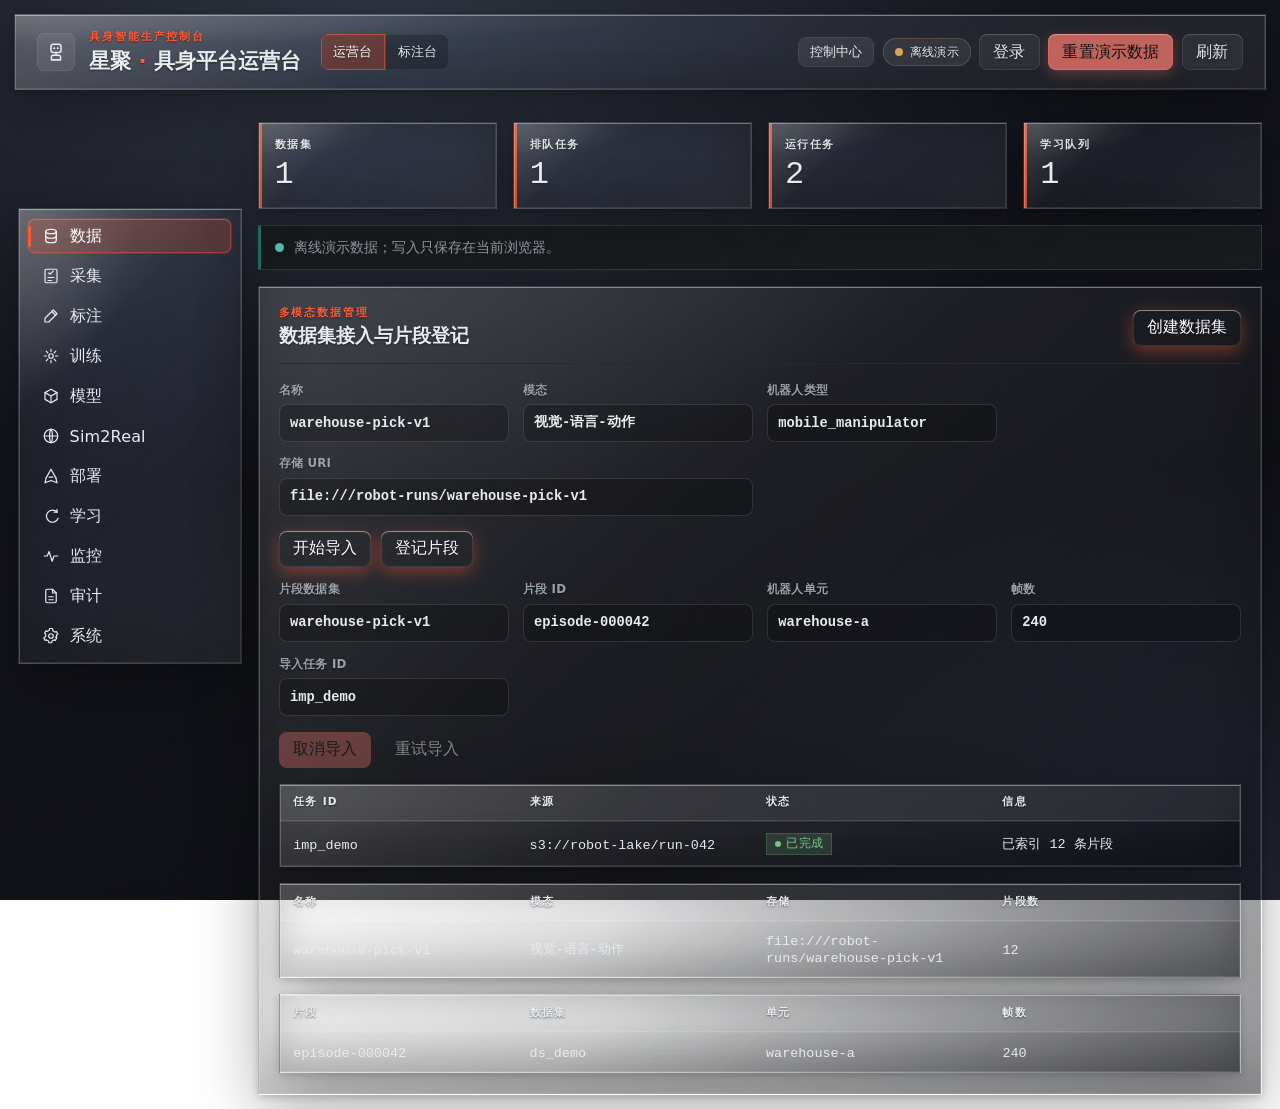
==== commit 4be79cc0: "feat(glass): full frontend remediation — perf, login fix, dead-code, parity Verified in Chrome (both" ====
--- a/apps/embodied-platform/index.html
+++ b/apps/embodied-platform/index.html
@@ -8,9 +8,10 @@
   <link rel="manifest" href="assets/manifest.webmanifest">
   <link rel="stylesheet" href="/vendor/fonts/plex.css">
   <link rel="stylesheet" href="assets/embodied-platform.css?v=22">
-  <link rel="stylesheet" href="/vendor/glass/tokens.css">
-  <link rel="stylesheet" href="/vendor/glass/glass.css">
+  <link rel="stylesheet" href="/vendor/glass/tokens.css?v=1">
+  <link rel="stylesheet" href="/vendor/glass/glass.css?v=1">
   <link rel="stylesheet" href="assets/platform-glass.css?v=4">
+  <link rel="stylesheet" href="assets/control-center.css?v=1">
 </head>
 <body>
   <div class="glass-backdrop" aria-hidden="true"></div>
@@ -36,6 +37,7 @@
       </nav>
     </div>
     <div class="header-actions">
+      <button id="cc-toggle" class="cc-toggle" type="button" aria-label="打开控制中心">控制中心</button>
       <span id="api-status" class="status-pill" aria-live="polite">启动中</span>
       <div class="login-zone">
         <button type="button" id="login-toggle" class="btn-secondary">登录</button>
@@ -341,7 +343,46 @@
     </section>
   </main>
 
+  <!-- 控制中心 · Control Center (glass overlay; opened from the header) -->
+  <div id="cc-scrim" class="cc-scrim" hidden>
+    <div class="cc-panel" role="dialog" aria-label="控制中心">
+      <div class="cc-title">控制中心 · Control Center</div>
+      <div class="cc-grid">
+        <div class="cc-tile wide">
+          <div class="cc-tile-label">玻璃折射 Refraction</div>
+          <div class="cc-seg" data-cc="refract">
+            <button type="button" data-value="off">关</button>
+            <button type="button" data-value="light">轻</button>
+            <button type="button" data-value="standard">标准</button>
+            <button type="button" data-value="strong">强</button>
+          </div>
+        </div>
+        <div class="cc-tile">
+          <div class="cc-tile-label">密度 Density</div>
+          <div class="cc-seg" data-cc="density">
+            <button type="button" data-value="comfortable">舒适</button>
+            <button type="button" data-value="compact">紧凑</button>
+          </div>
+        </div>
+        <div class="cc-tile wide">
+          <div class="cc-tile-label">背景 Backdrop</div>
+          <div class="cc-seg" data-cc="backdrop">
+            <button type="button" data-value="graphite">石墨</button>
+            <button type="button" data-value="midnight">午夜</button>
+            <button type="button" data-value="ember">暖橙</button>
+          </div>
+        </div>
+        <div class="cc-tile wide">
+          <div class="cc-tile-label">亮度 Brightness</div>
+          <input id="cc-bright" class="cc-slider" type="range" min="50" max="130" value="100" aria-label="背景亮度">
+        </div>
+      </div>
+    </div>
+  </div>
+
   <script src="assets/embodied-platform.js?v=21"></script>
   <script src="/vendor/glass/refract.js?v=2"></script>
+  <!-- 控制中心 glue: dials shared glass refraction / density / backdrop / brightness (additive) -->
+  <script src="assets/control-center.js?v=1" type="module"></script>
 </body>
 </html>
--- a/apps/embodied-platform/assets/platform-glass.css
+++ b/apps/embodied-platform/assets/platform-glass.css
@@ -259,22 +259,16 @@
    brand orange so the KPI accent matches the rest of the glass skin, and keep
    the big mono numerals crisp (no blur on content — only the slab frosts).
    --------------------------------------------------------------------------- */
-.platform-workspace .summary-grid article.glass {
-  /* the slab frosts via §3; re-color the brand left-rule to orange. */
-  border-left: 3px solid var(--accent);
-}
-/* re-assert the tile's own instrument bar (::after) in brand orange. This both
-   beats glass.css's .glass::after inner-glow AND keeps the platform's feature. */
-.platform-workspace .summary-grid article.glass::after {
-  content: "";
-  position: absolute;
-  left: 0;
-  right: 0;
-  bottom: 0;
-  height: 3px;
-  background: linear-gradient(90deg, var(--accent) 0%, var(--accent-2) 55%, transparent 100%);
-  opacity: 0.6;
-}
+/* The slab frosts via §3. The brand LEFT RULE is applied downstream as a
+   radius-safe inset box-shadow (~1166-1170) — a hard `border-left` here was
+   reset by the shared material block's `border: 1px` (~1085, identical
+   specificity, later source), and would clip square at the 22px corner. The
+   old, fully-overridden `border-left: 3px solid var(--accent)` rule has been
+   removed to keep a single coherent definition. */
+/* the tile's instrument bar (::after) is defined ONCE, in the GLOBAL MATERIAL
+   CORRECTION at the foot of this file (brand orange). The earlier duplicate
+   that lived here was fully overridden by it (same selector, later source) and
+   has been removed to keep a single coherent definition. */
 /* KPI eyebrow + numerals stay crisp; add a faint chrome shadow to the label. */
 .platform-workspace .summary-grid article.glass span {
   color: var(--t2);
@@ -368,26 +362,16 @@
 
 /* ---------------------------------------------------------------------------
    Module panels (.module-panel ×11) → frosted floating glass slabs.
-   .platform-workspace scope out-specifies the base
-   `.summary-grid article, .module-panel { background; border }` rule.
-   We touch ONLY material props (bg / backdrop-filter / border / radius /
-   box-shadow) — never `display`, so the base
-   .module-panel{display:none} / .module-panel.active{display:block}
-   visibility toggle keeps working (otherwise every panel would show at once).
-   --------------------------------------------------------------------------- */
-.platform-workspace .module-panel {
-  background: var(--glass-fill-2);
-  -webkit-backdrop-filter: blur(var(--glass-blur)) saturate(185%) brightness(0.95);
-  backdrop-filter: blur(var(--glass-blur)) saturate(185%) brightness(0.95);
-  border: 0;
-  border-radius: var(--r-lg);
-  /* inset rim instead of a positioned pseudo: survives panel overflow/scroll */
-  box-shadow:
-    var(--float),
-    inset 0 1px 0 rgba(255, 255, 255, 0.22),
-    inset 0 0 0 1px rgba(255, 255, 255, 0.08),
-    inset 0 -20px 44px rgba(0, 0, 0, 0.22);
-}
+   The panel MATERIAL (bg / backdrop-filter / border / radius / box-shadow rim)
+   is defined ONCE now: §3 (.module-panel.glass, radius + inset rim) plus the
+   GLOBAL MATERIAL CORRECTION at the foot of this file (bg / border / rim) and
+   the CONTENT PANE PERFORMANCE TIER (backdrop-filter:none for scroll perf). The
+   bare `.platform-workspace .module-panel { ...material... }` duplicate that
+   lived here was fully overridden for every live panel (all 11 are static
+   `.glass`, no JS emits a bare panel) and has been removed — single coherent
+   def. The visibility toggle (.module-panel{display:none}/.active{display:block})
+   is owned by the base sheet and is untouched here.
+   --------------------------------------------------------------------------- */
 
 /* panel-head divider was a solid --edge hairline on an opaque ground; soften to
    a translucent rule so it reads as part of the frosted slab */
@@ -431,12 +415,9 @@
     inset 0 -20px 44px rgba(0, 0, 0, 0.22);
 }
 
-/* base ::after is the teal instrument bar (0,1,2) — out-specify (0,2,2) and
-   re-cast it as the orange brand gradient */
-.platform-workspace .summary-grid article::after {
-  background: linear-gradient(90deg, var(--accent) 0%, var(--accent-2) 55%, transparent 100%);
-  opacity: 0.7;
-}
+/* the instrument bar (::after) re-cast to the orange brand gradient is defined
+   ONCE now, in the GLOBAL MATERIAL CORRECTION (it out-specifies this domain rule
+   and glass.css's teal bar). This duplicate has been removed — single def. */
 
 /* tile eyebrow label → vibrancy muted ink + faint shadow over the frost */
 .platform-workspace .summary-grid article span {
@@ -697,18 +678,13 @@
    glass slab; keeps the original overflow:hidden so rows clip to the radius.
    --------------------------------------------------------------------------- */
 .platform-workspace .data-table {
-  background: var(--glass-fill-2);
-  -webkit-backdrop-filter: blur(var(--glass-blur)) saturate(185%) brightness(0.95);
-  backdrop-filter: blur(var(--glass-blur)) saturate(185%) brightness(0.95);
-  border: 0;
+  /* This block is the SOLE owner of the panel radius (§3 does not list
+     .data-table). Its former material — background, backdrop-filter, border and
+     the inset box-shadow rim — was fully superseded downstream and has been
+     removed to keep a single coherent definition: the shared material block
+     paints background/border/shadow (~1082-1090), the dense override re-paints
+     background (~1204), and the perf tier nulls backdrop-filter (~1213). */
   border-radius: var(--r-lg);
-  /* scrolling panel: inset box-shadow rim (NOT a positioned pseudo, which would
-     scroll away). Matches the labeler's frosted-panel recipe. */
-  box-shadow:
-    var(--float),
-    inset 0 1px 0 rgba(255, 255, 255, 0.22),
-    inset 0 0 0 1px rgba(255, 255, 255, 0.08),
-    inset 0 -20px 44px rgba(0, 0, 0, 0.22);
 }
 
 /* ---------------------------------------------------------------------------
@@ -1117,17 +1093,31 @@
   background: var(--ops-glass-material-dense);
 }
 
+/* LOGIN CLIP FIX: the shared material block above sets overflow:hidden so each
+   slab's specular ::before and frost clip to its radius. But the header hosts
+   the absolutely-positioned #login-form popover (anchored to .login-zone, drops
+   BELOW the header edge) — overflow:hidden would clip it and hide all 25 write
+   actions behind it. Relax the HEADER only; its rounded background is still
+   clipped by border-radius and its ::before is inset:0, so the frost stays
+   contained. #login-form keeps its OWN overflow:hidden from the shared list. */
+.platform-header.glass {
+  overflow: visible;
+}
+
 .platform-workspace .summary-grid article.glass,
 .platform-workspace .mon-tile {
   background: var(--ops-glass-material-soft);
 }
 
+/* specular ::before rim on the NON-scrolling slabs only. The two large
+   scrolling panes — .module-panel and .data-table — are intentionally excluded:
+   §3 display:none's their pseudos because a positioned ::before scrolls away
+   from the panel edge, and they carry the inset box-shadow rim instead. (They
+   also drop live backdrop-filter in the perf tier below.) */
 .platform-header.glass::before,
 .platform-workspace .module-rail.glass::before,
 .platform-workspace .summary-grid article.glass::before,
-.platform-workspace .module-panel.glass::before,
 .platform-workspace .mode-banner.glass::before,
-.platform-workspace .data-table::before,
 .platform-workspace .collection-summary::before,
 .platform-workspace .mon-tile::before,
 .platform-workspace .mon-gauge::before,
@@ -1166,27 +1156,42 @@
   z-index: 1;
 }
 
+/* KPI brand accent (single coherent definition).
+   The shared material rule above paints every slab with the same rim+shadow and
+   no left accent. KPI tiles are the one slab that carries a brand bar — restore
+   it as a radius-safe inset box-shadow (a hard border-left would clip square at
+   the 22px corner) so the orange reads as the intended 3px left rule. This is
+   the SOLE surviving accent mechanism: the §6 `border-left` and the DOMAIN
+   `inset 3px 0 0 var(--accent)` defs are now superseded by this winning rule. */
 .platform-workspace .summary-grid article.glass {
-  border-left-width: 1px;
-}
-
+  box-shadow:
+    var(--ops-glass-shadow),
+    var(--ops-glass-rim),
+    inset 3px 0 0 var(--accent);
+}
+
+/* the tile instrument bar (::after) reads brand ORANGE again — the white
+   hairline override is dropped. Out-specifies glass.css's .glass::after glow. */
 .platform-workspace .summary-grid article.glass::after {
   content: "";
   position: absolute;
-  left: 1rem;
-  right: 1rem;
+  left: 0;
+  right: 0;
   bottom: 0;
   z-index: 1;
-  height: 1px;
-  border-radius: 999px;
-  background: linear-gradient(90deg, rgba(255, 255, 255, 0.36), rgba(255, 255, 255, 0.08), transparent);
-  opacity: 0.78;
-}
-
+  height: 3px;
+  background: linear-gradient(90deg, var(--accent) 0%, var(--accent-2) 55%, transparent 100%);
+  opacity: 0.7;
+}
+
+/* ACTIVE rail item = brand-orange wash + ring (single coherent definition).
+   The earlier weak mix (accent 16% over white) is dropped so this orange wash
+   is the sole def; the active ::before tab bar stays --accent from the base. */
 .platform-workspace .module-rail button.active {
-  background: color-mix(in oklch, var(--accent) 16%, rgba(255, 255, 255, 0.08));
-  box-shadow:
-    inset 0 0 0 1px color-mix(in oklch, var(--accent) 38%, transparent),
+  background: color-mix(in oklch, var(--accent) 20%, transparent);
+  color: #fff;
+  box-shadow:
+    inset 0 0 0 1px color-mix(in oklch, var(--accent) 42%, transparent),
     inset 0 1px 0 rgba(255, 255, 255, 0.18);
 }
 
@@ -1217,15 +1222,16 @@
   background: color-mix(in oklch, var(--accent) 9%, rgba(255, 255, 255, 0.04));
 }
 
+/* FORM FIELDS resting state is owned by the field rule above
+   (background-color: rgba(0,0,0,.22), dark translucent per the legibility
+   comment) so REST matches HOVER (rgba(0,0,0,.28)) and FOCUS (rgba(0,0,0,.30)).
+   The form inputs/selects are intentionally NOT in this light-frost list — a
+   light-at-rest fill here would contradict the dark interactive states and blur
+   the dense mono values. The light frost stays on the recessed tracks and the
+   secondary button, whose resting look IS light translucent. */
 .platform-workspace .collection-summary > div,
 .platform-workspace .mon-tile__bar,
 .platform-workspace .mon-gauge__track,
-body .form-grid input,
-body .form-grid select,
-body .action-row input,
-body .action-row select,
-body #login-form input,
-body #login-form select,
 body .btn-secondary {
   background-color: rgba(255, 255, 255, 0.055);
   box-shadow:
--- a/apps/embodied-platform/assets/control-center.css
+++ b/apps/embodied-platform/assets/control-center.css
@@ -0,0 +1,115 @@
+/* 星聚 · Liquid Glass — 控制中心 Control Center (ops console)
+   Brings the labeler's Control Center to the ops console so a console-only user
+   can dial glass refraction (the localStorage setting governs BOTH apps).
+   Mirrors apps/embodied-labeler/assets/console/labeler-glass.css's .cc-* look,
+   translated onto the console's shared token vocabulary:
+     --ds-accent → --accent   --ds-ink → --t1   --ds-ink-soft → --t2
+   Strictly additive: loads AFTER platform-glass.css so it layers on top, and
+   does NOT re-declare the base .glass-backdrop (graphite + grain + --cc-bright)
+   which platform-glass.css already owns — only the two extra backdrop moods. */
+
+/* ---- backdrop moods (Control Center → 背景). Default graphite lives in
+   platform-glass.css; these add 午夜 midnight + 暖橙 ember, mirroring the
+   labeler's moods so the shared setting reads the same in either app. -------- */
+.glass-backdrop[data-bg="midnight"] {
+  background:
+    radial-gradient(60% 60% at 78% 12%, rgba(94, 92, 230, 0.50), transparent 62%),
+    radial-gradient(55% 55% at 14% 28%, rgba(10, 132, 255, 0.42), transparent 60%),
+    radial-gradient(70% 70% at 50% 108%, rgba(48, 80, 200, 0.38), transparent 60%),
+    linear-gradient(160deg, #0c1230, #060814 58%, #0a0e22);
+}
+.glass-backdrop[data-bg="ember"] {
+  background:
+    radial-gradient(58% 58% at 16% 18%, rgba(255, 122, 70, 0.34), transparent 60%),
+    radial-gradient(60% 60% at 86% 20%, rgba(255, 159, 10, 0.30), transparent 60%),
+    radial-gradient(72% 70% at 70% 104%, rgba(214, 67, 31, 0.34), transparent 62%),
+    linear-gradient(160deg, #1c1310, #0c0807 60%, #160f0c);
+}
+
+/* ============================================================================
+   控制中心 · Control Center (glass overlay, opened from the header)
+   ========================================================================== */
+.cc-toggle {
+  display: inline-flex;
+  align-items: center;
+  gap: 7px;
+  height: 30px;
+  padding: 0 12px;
+  border: 0;
+  border-radius: 9px;
+  background: rgba(255, 255, 255, 0.08);
+  box-shadow: inset 0 0 0 0.5px rgba(255, 255, 255, 0.14);
+  color: var(--t1);
+  font-family: var(--font);
+  font-size: 12.5px;
+  cursor: pointer;
+  transition: background 0.16s, transform 0.16s;
+}
+.cc-toggle:hover { background: rgba(255, 255, 255, 0.14); }
+.cc-toggle:active { transform: scale(0.95); }
+
+.cc-scrim {
+  position: fixed;
+  inset: 0;
+  z-index: 80;
+  background: rgba(0, 0, 0, 0.28);
+  display: flex;
+  align-items: flex-start;
+  justify-content: flex-end;
+  padding: 64px 16px 0 0;
+}
+.cc-scrim[hidden] { display: none; }
+
+.cc-panel {
+  width: 340px;
+  border-radius: var(--r-xl);
+  padding: 16px;
+  background: var(--glass-fill-2);
+  -webkit-backdrop-filter: blur(40px) saturate(200%) brightness(0.95);
+  backdrop-filter: blur(40px) saturate(200%) brightness(0.95);
+  box-shadow:
+    var(--float),
+    inset 0 1px 0 rgba(255, 255, 255, 0.28),
+    inset 0 0 0 1px rgba(255, 255, 255, 0.10);
+  animation: cc-pop 0.32s cubic-bezier(0.16, 1, 0.3, 1);
+}
+@keyframes cc-pop { from { opacity: 0; transform: translateY(-8px) scale(0.97); } to { opacity: 1; transform: none; } }
+
+.cc-title { font-size: 13px; font-weight: 650; color: var(--t1); margin-bottom: 12px; letter-spacing: 0.01em; }
+.cc-grid { display: grid; grid-template-columns: 1fr 1fr; gap: 10px; }
+
+/* a control tile */
+.cc-tile {
+  border-radius: var(--r-md);
+  padding: 12px;
+  background: rgba(255, 255, 255, 0.06);
+  box-shadow: inset 0 0 0 0.5px rgba(255, 255, 255, 0.12);
+  display: flex;
+  flex-direction: column;
+  gap: 8px;
+}
+.cc-tile.wide { grid-column: 1 / -1; }
+.cc-tile-label { display: flex; align-items: center; gap: 8px; font-size: 12.5px; color: var(--t2); }
+
+/* segmented control inside a tile */
+.cc-seg { display: flex; gap: 2px; padding: 3px; border-radius: 10px; background: rgba(0, 0, 0, 0.25); }
+.cc-seg button {
+  flex: 1;
+  border: 0;
+  background: transparent;
+  color: var(--t2);
+  font: inherit;
+  font-size: 11.5px;
+  padding: 5px 6px;
+  border-radius: 7px;
+  cursor: pointer;
+  transition: color 0.16s, background 0.16s;
+}
+.cc-seg button.on {
+  color: #fff;
+  background: linear-gradient(160deg, var(--accent), var(--accent-2));
+  box-shadow: inset 0 1px 0 rgba(255, 255, 255, 0.35);
+}
+
+/* a horizontal slider track + fill (range input restyle) */
+.cc-slider { width: 100%; accent-color: var(--accent); }
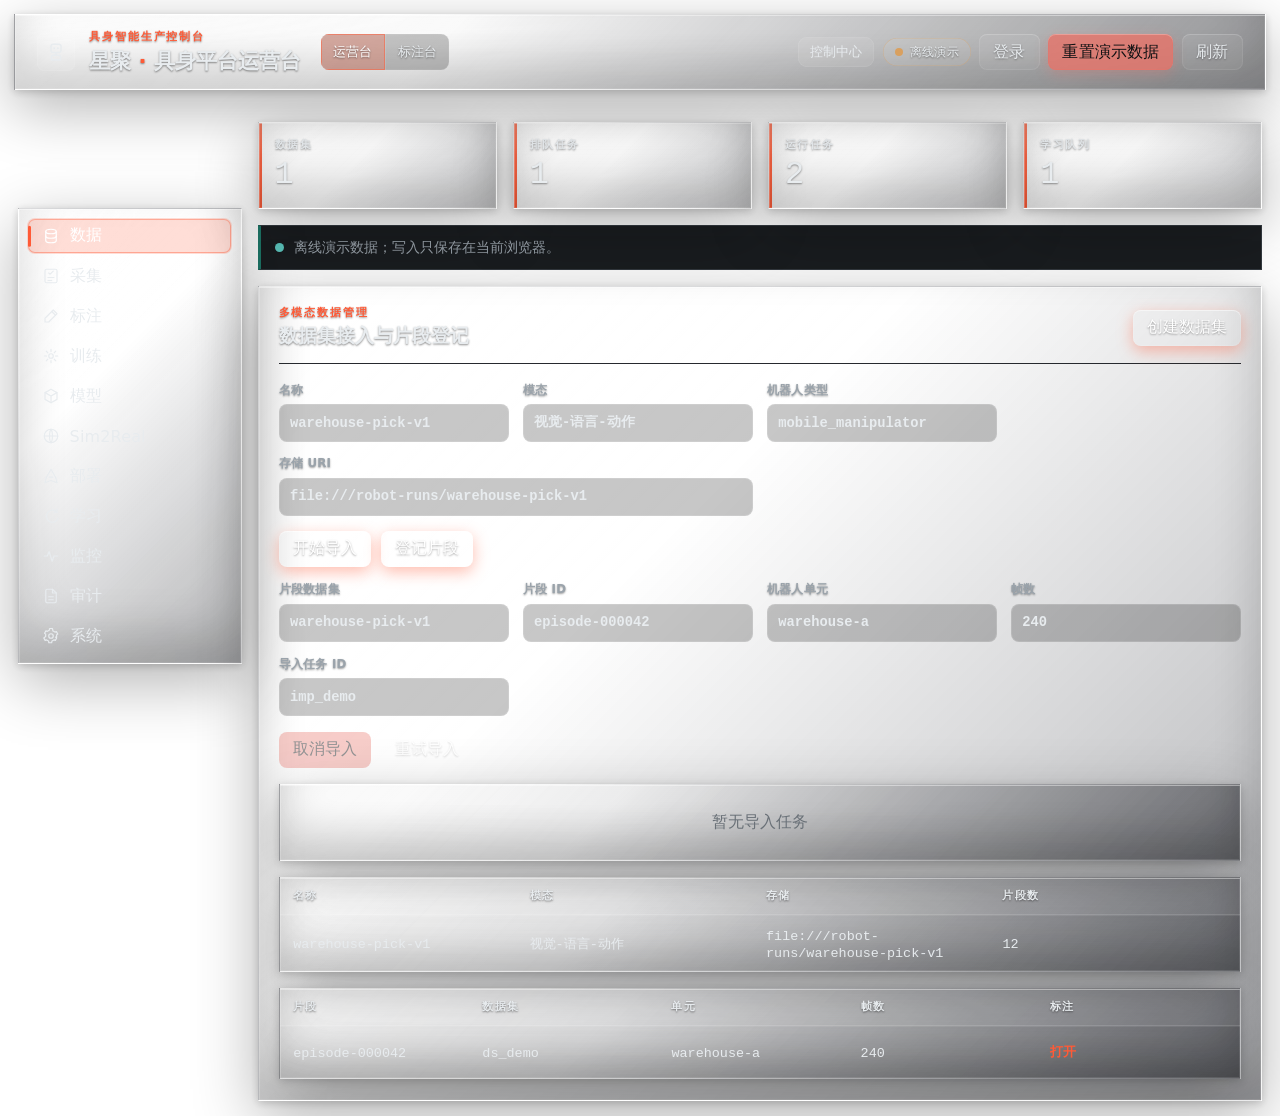
==== commit 1a2e6403: "feat: shared annotation data pipeline + unified job queue (review-fixed) Make the labeler and ops co" ====
--- a/apps/embodied-platform/index.html
+++ b/apps/embodied-platform/index.html
@@ -7,10 +7,10 @@
   <title>星聚 · 具身平台运营台</title>
   <link rel="manifest" href="assets/manifest.webmanifest">
   <link rel="stylesheet" href="/vendor/fonts/plex.css">
-  <link rel="stylesheet" href="assets/embodied-platform.css?v=22">
+  <link rel="stylesheet" href="assets/embodied-platform.css?v=27">
   <link rel="stylesheet" href="/vendor/glass/tokens.css?v=1">
   <link rel="stylesheet" href="/vendor/glass/glass.css?v=1">
-  <link rel="stylesheet" href="assets/platform-glass.css?v=4">
+  <link rel="stylesheet" href="assets/platform-glass.css?v=6">
   <link rel="stylesheet" href="assets/control-center.css?v=1">
 </head>
 <body>
@@ -33,7 +33,7 @@
       </div>
       <nav class="app-switcher" aria-label="工作区">
         <span aria-current="page">运营台</span>
-        <a href="/labeler/?dataset=demo&amp;episode=0">标注台</a>
+        <a href="/labeler/?dataset=demo&amp;episode=0" data-labeler-entry>标注台</a>
       </nav>
     </div>
     <div class="header-actions">
@@ -194,7 +194,7 @@
           <h2>片段任务保存与复核队列</h2>
         </div>
         <div class="action-row">
-          <a id="open-temporal-labeler" href="/labeler/?dataset=demo&amp;episode=0" class="btn-secondary">打开完整时间段标注器</a>
+          <a id="open-temporal-labeler" href="/labeler/?dataset=demo&amp;episode=0" class="btn-secondary" data-labeler-entry>打开完整时间段标注器</a>
           <button type="button" data-action="save-annotation" class="btn-primary">保存标注</button>
         </div>
       </div>
@@ -380,7 +380,7 @@
     </div>
   </div>
 
-  <script src="assets/embodied-platform.js?v=21"></script>
+  <script src="assets/embodied-platform.js?v=27"></script>
   <script src="/vendor/glass/refract.js?v=2"></script>
   <!-- 控制中心 glue: dials shared glass refraction / density / backdrop / brightness (additive) -->
   <script src="assets/control-center.js?v=1" type="module"></script>
--- a/apps/embodied-platform/assets/embodied-platform.css
+++ b/apps/embodied-platform/assets/embodied-platform.css
@@ -860,6 +860,23 @@
   display: none;
 }
 
+.table-action-link {
+  display: inline-flex;
+  align-items: center;
+  min-height: 1.8rem;
+  color: var(--accent);
+  font-family: var(--font-ui);
+  font-size: 0.82rem;
+  font-weight: 700;
+  text-decoration: none;
+}
+
+.table-action-link:hover {
+  color: var(--accent-strong);
+  text-decoration: underline;
+  text-underline-offset: 0.2em;
+}
+
 .row:first-child {
   border-top: 0;
 }
@@ -892,6 +909,142 @@
 .row.empty > span {
   font-family: var(--font-ui);
   color: var(--ink-faint);
+}
+
+/* ---------------------------------------------------------------------------
+   Universal queue cards — one operational language for jobs and workflow queues
+   --------------------------------------------------------------------------- */
+.queue-list {
+  display: grid;
+  gap: 0.62rem;
+  padding: 0.7rem;
+}
+
+.queue-card {
+  display: grid;
+  grid-template-columns: minmax(0, 1fr) minmax(8.5rem, 0.32fr);
+  gap: 1rem;
+  align-items: center;
+  min-width: 0;
+  padding: 0.82rem 0.9rem;
+  border: 1px solid var(--edge);
+  border-left: 3px solid var(--st-neutral);
+  border-radius: var(--r-2);
+  background: rgba(255, 255, 255, 0.035);
+}
+
+.queue-card--info { border-left-color: var(--st-info); }
+.queue-card--ok { border-left-color: var(--st-ok); }
+.queue-card--warn { border-left-color: var(--st-warn); }
+.queue-card--danger { border-left-color: var(--st-danger); }
+.queue-card--faint { border-left-color: var(--ink-faint); }
+
+.queue-card__main,
+.queue-card__aside {
+  min-width: 0;
+  display: grid;
+  gap: 0.38rem;
+}
+
+.queue-card__topline,
+.queue-card__meta {
+  display: flex;
+  flex-wrap: wrap;
+  gap: 0.42rem;
+  align-items: center;
+  min-width: 0;
+}
+
+.queue-card__kind {
+  color: var(--ink-faint);
+  font-family: var(--font-accent);
+  font-size: 0.62rem;
+  font-weight: 600;
+  letter-spacing: 0.1em;
+  text-transform: uppercase;
+}
+
+.queue-card h3 {
+  margin: 0;
+  min-width: 0;
+  overflow: hidden;
+  color: var(--ink);
+  font-size: 0.95rem;
+  font-weight: 600;
+  line-height: 1.25;
+  text-overflow: ellipsis;
+  white-space: nowrap;
+}
+
+.queue-card__detail {
+  display: block;
+  margin: 0;
+  min-width: 0;
+  overflow: hidden;
+  color: var(--ink-muted);
+  font-family: var(--font-mono);
+  font-size: 0.8rem;
+  line-height: 1.35;
+  text-overflow: ellipsis;
+  white-space: nowrap;
+}
+
+.queue-card__meta span,
+.queue-card__aside code,
+.queue-card__phase {
+  width: fit-content;
+  max-width: 100%;
+  min-width: 0;
+  overflow: hidden;
+  border: 1px solid var(--edge-strong);
+  border-radius: var(--r-1);
+  background: rgba(255, 255, 255, 0.045);
+  color: var(--ink-muted);
+  font-family: var(--font-mono);
+  font-size: 0.72rem;
+  line-height: 1.2;
+  padding: 0.18rem 0.45rem;
+  text-overflow: ellipsis;
+  white-space: nowrap;
+}
+
+.queue-card__aside {
+  justify-items: stretch;
+}
+
+.queue-card__aside code {
+  justify-self: end;
+}
+
+.queue-card__progress {
+  height: 0.42rem;
+  overflow: hidden;
+  border-radius: var(--r-1);
+  background: rgba(255, 255, 255, 0.07);
+}
+
+.queue-card__progress span {
+  display: block;
+  height: 100%;
+  border-radius: inherit;
+  background: currentColor;
+  color: var(--st-neutral);
+}
+
+.queue-card--info .queue-card__progress span { color: var(--st-info); }
+.queue-card--ok .queue-card__progress span { color: var(--st-ok); }
+.queue-card--warn .queue-card__progress span { color: var(--st-warn); }
+.queue-card--danger .queue-card__progress span { color: var(--st-danger); }
+.queue-card--faint .queue-card__progress span { color: var(--ink-faint); }
+
+.queue-card__phase {
+  justify-self: end;
+}
+
+.queue-empty {
+  padding: 1rem;
+  color: var(--ink-faint);
+  text-align: center;
 }
 
 /* ---------------------------------------------------------------------------
@@ -1242,6 +1395,17 @@
   .collection-summary {
     grid-template-columns: repeat(2, minmax(0, 1fr));
   }
+
+  .queue-card {
+    grid-template-columns: 1fr;
+  }
+
+  .queue-card__aside,
+  .queue-card__aside code,
+  .queue-card__phase {
+    justify-items: start;
+    justify-self: start;
+  }
 }
 
 @media (max-width: 640px) {
--- a/apps/embodied-platform/assets/platform-glass.css
+++ b/apps/embodied-platform/assets/platform-glass.css
@@ -17,31 +17,11 @@
    ============================================================================ */
 
 /* ---------------------------------------------------------------------------
-   1 — BACKDROP : calm graphite world the glass refracts.
-   MIRRORS the labeler's .glass-backdrop exactly (same gradient stack + grain).
-   The integrator adds <div class="glass-backdrop" aria-hidden="true"></div> as
-   the first child of <body> (see htmlWiring).
-   --------------------------------------------------------------------------- */
-.glass-backdrop {
-  position: fixed;
-  inset: 0;
-  z-index: -1;
-  pointer-events: none;
-  filter: brightness(var(--cc-bright, 1));
-  transition: filter 0.3s ease;
-  background:
-    radial-gradient(80% 80% at 30% 0%, rgba(70, 78, 96, 0.55), transparent 70%),
-    radial-gradient(70% 70% at 100% 100%, rgba(40, 46, 60, 0.70), transparent 70%),
-    linear-gradient(160deg, #16181f, #0c0d12);
-}
-.glass-backdrop::after { /* fine grain so the gradient doesn't band */
-  content: "";
-  position: absolute;
-  inset: 0;
-  opacity: 0.04;
-  mix-blend-mode: overlay;
-  background-image: url("data:image/svg+xml,%3Csvg xmlns='http://www.w3.org/2000/svg' width='140' height='140'%3E%3Cfilter id='n'%3E%3CfeTurbulence type='fractalNoise' baseFrequency='0.9' numOctaves='2'/%3E%3C/filter%3E%3Crect width='100%25' height='100%25' filter='url(%23n)' opacity='0.5'/%3E%3C/svg%3E");
-}
+   1 — BACKDROP : the calm graphite world (.glass-backdrop + moods + grain) now
+   lives in the shared /vendor/glass/glass.css — no per-app copy. The wiring
+   adds <div class="glass-backdrop" aria-hidden="true"></div> as <body>'s first
+   child; the body transparency below still lets it show through.
+   --------------------------------------------------------------------------- */
 
 /* let the backdrop show through: the page ground + its scanline grid go
    transparent so the graphite world is what sits behind the floating slabs.
@@ -1230,6 +1210,9 @@
    the dense mono values. The light frost stays on the recessed tracks and the
    secondary button, whose resting look IS light translucent. */
 .platform-workspace .collection-summary > div,
+.platform-workspace .queue-list .queue-card,
+.platform-workspace .queue-list .queue-card__aside code,
+.platform-workspace .queue-list .queue-card__meta span,
 .platform-workspace .mon-tile__bar,
 .platform-workspace .mon-gauge__track,
 body .btn-secondary {
@@ -1238,3 +1221,11 @@
     inset 0 1px 0 rgba(255, 255, 255, 0.12),
     inset 0 0 0 1px rgba(255, 255, 255, 0.08);
 }
+
+.platform-workspace .queue-list .queue-card {
+  border-color: rgba(255, 255, 255, 0.10);
+}
+
+.platform-workspace .queue-list .queue-card:hover {
+  background-color: color-mix(in oklch, var(--accent) 7%, rgba(255, 255, 255, 0.055));
+}
--- a/apps/embodied-platform/assets/control-center.css
+++ b/apps/embodied-platform/assets/control-center.css
@@ -8,23 +8,8 @@
    does NOT re-declare the base .glass-backdrop (graphite + grain + --cc-bright)
    which platform-glass.css already owns — only the two extra backdrop moods. */
 
-/* ---- backdrop moods (Control Center → 背景). Default graphite lives in
-   platform-glass.css; these add 午夜 midnight + 暖橙 ember, mirroring the
-   labeler's moods so the shared setting reads the same in either app. -------- */
-.glass-backdrop[data-bg="midnight"] {
-  background:
-    radial-gradient(60% 60% at 78% 12%, rgba(94, 92, 230, 0.50), transparent 62%),
-    radial-gradient(55% 55% at 14% 28%, rgba(10, 132, 255, 0.42), transparent 60%),
-    radial-gradient(70% 70% at 50% 108%, rgba(48, 80, 200, 0.38), transparent 60%),
-    linear-gradient(160deg, #0c1230, #060814 58%, #0a0e22);
-}
-.glass-backdrop[data-bg="ember"] {
-  background:
-    radial-gradient(58% 58% at 16% 18%, rgba(255, 122, 70, 0.34), transparent 60%),
-    radial-gradient(60% 60% at 86% 20%, rgba(255, 159, 10, 0.30), transparent 60%),
-    radial-gradient(72% 70% at 70% 104%, rgba(214, 67, 31, 0.34), transparent 62%),
-    linear-gradient(160deg, #1c1310, #0c0807 60%, #160f0c);
-}
+/* backdrop moods (graphite default + 午夜 midnight + 暖橙 ember) now live in the
+   shared /vendor/glass/glass.css — no per-app copy. data-bg switching unchanged. */
 
 /* ============================================================================
    控制中心 · Control Center (glass overlay, opened from the header)
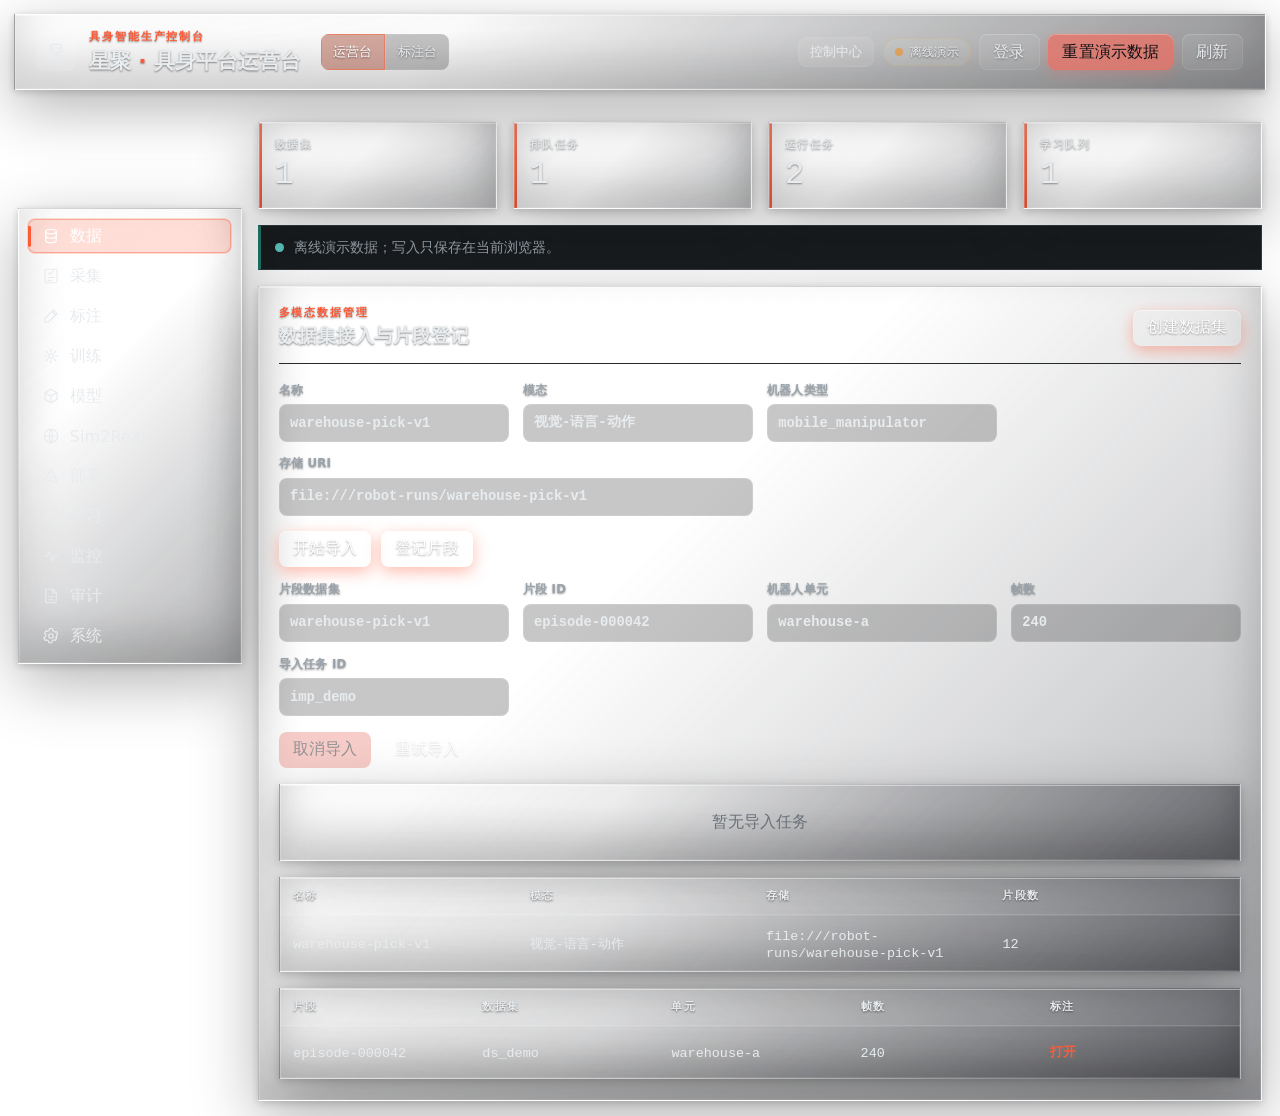
==== commit 89609e5d: "fix(embodied-platform): mark required login fields with aria-required Co-Authored-By: Claude Opus 4." ====
--- a/apps/embodied-platform/index.html
+++ b/apps/embodied-platform/index.html
@@ -45,7 +45,7 @@
         <button type="button" id="logout-btn" class="btn-secondary" hidden>退出</button>
         <div id="login-form" role="dialog" aria-label="登录" hidden>
           <label class="login-field">操作者
-            <input id="login-actor" type="text" autocomplete="username" value="operator-a">
+            <input id="login-actor" type="text" autocomplete="username" value="operator-a" aria-required="true">
           </label>
           <label class="login-field">角色
             <select id="login-role">
@@ -59,7 +59,7 @@
             </select>
           </label>
           <label class="login-field">通行码
-            <input id="login-passcode" type="password" autocomplete="current-password">
+            <input id="login-passcode" type="password" autocomplete="current-password" aria-required="true">
           </label>
           <p class="login-hint">登录后将以签名身份解锁在线写入。</p>
           <div class="login-row">
